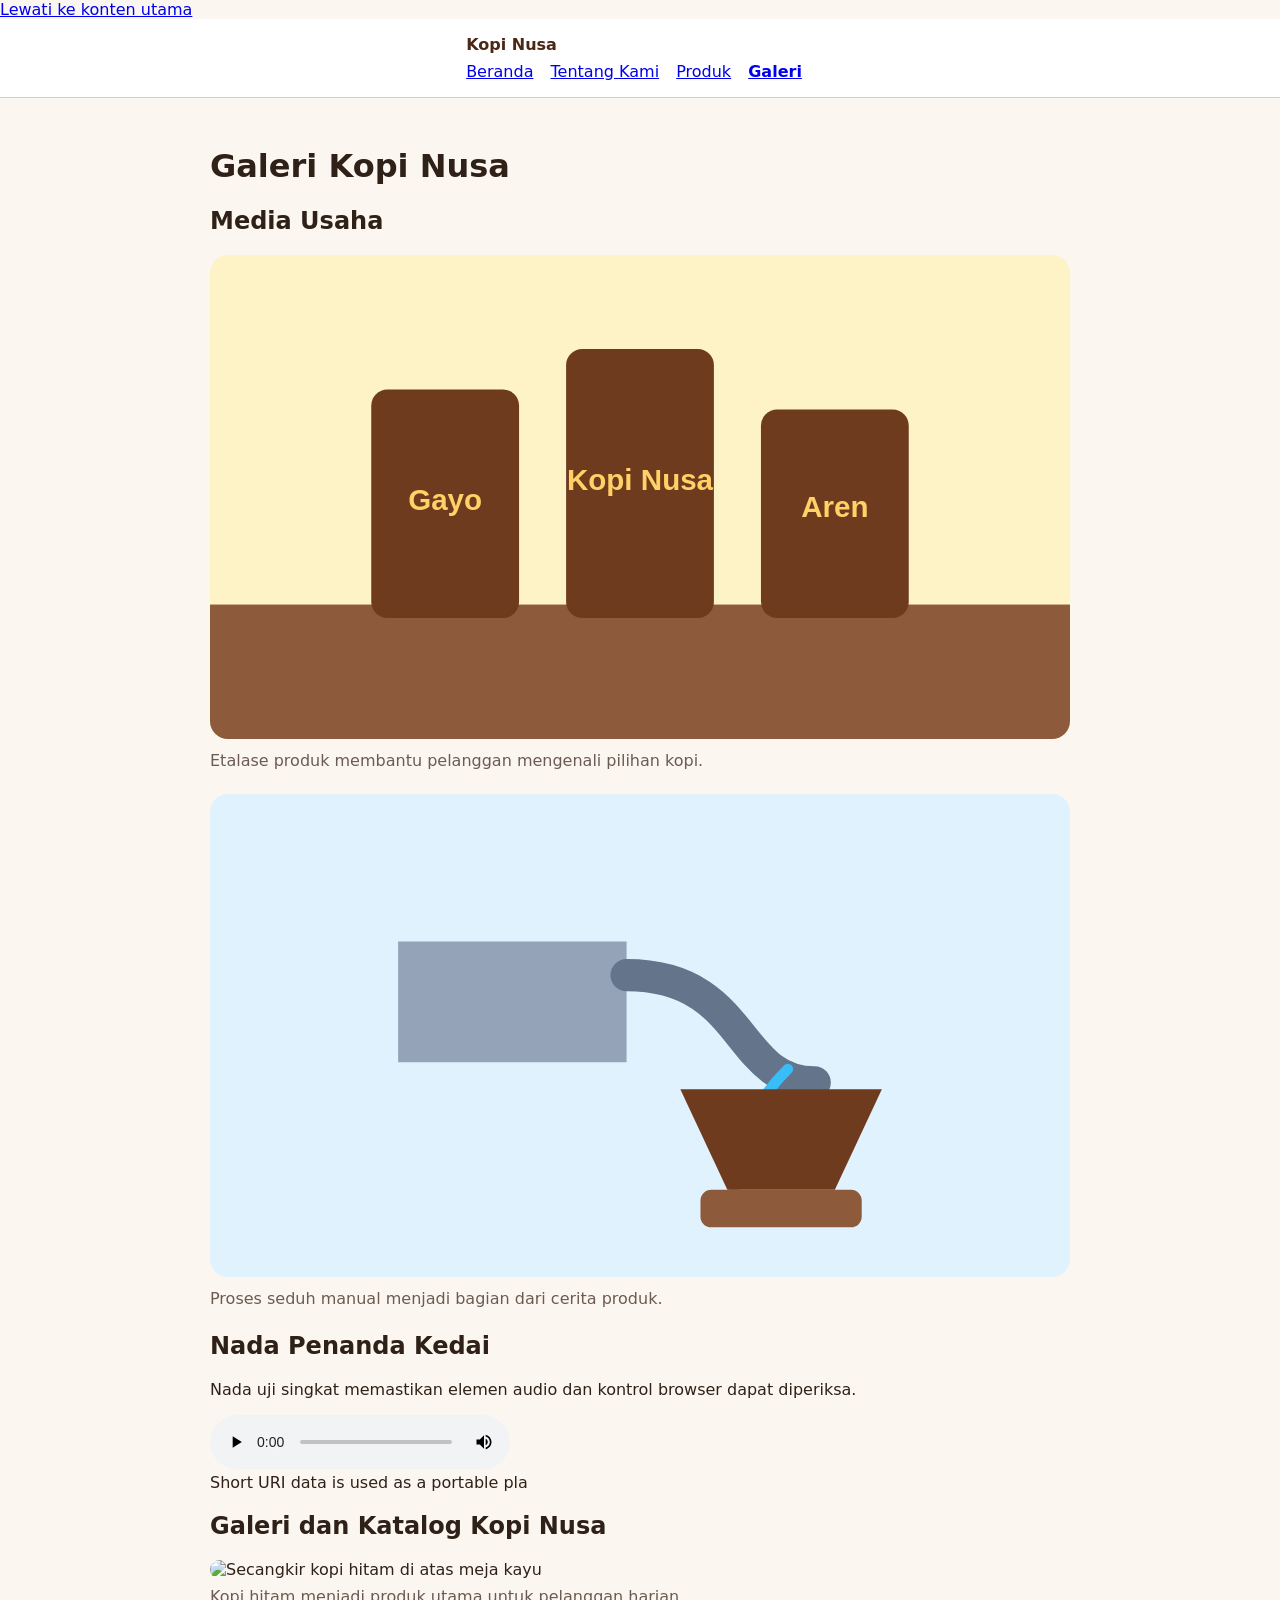
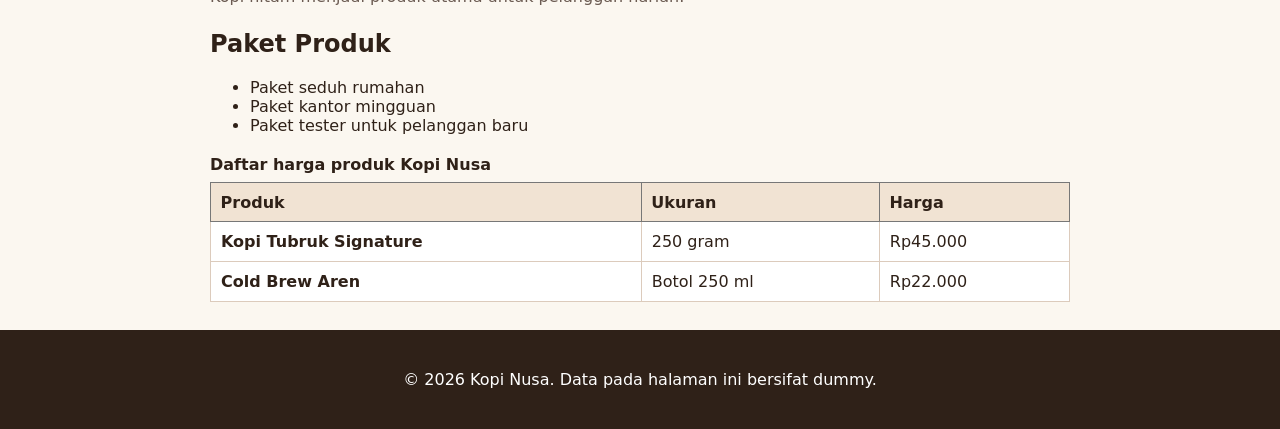
==== galeri.html @ d1c1a054 "P03: add media and product catalog" ====
<!doctype html>
<html lang="id">
  <head>
    <meta charset="utf-8" />
    <meta name="viewport" content="width=device-width, initial-scale=1" />
    <title>Galeri Kopi Nusa</title>
    <link rel="stylesheet" href="css/style.css" />
  </head>

  <body>
    <a class="skip-link" href="#konten">Lewati ke konten utama</a>

    <header class="site-header">
      <nav class="nav" aria-label="Navigasi utama">
        <a class="brand" href="index.html">Kopi Nusa</a>

        <ul>
          <li><a href="index.html">Beranda</a></li>
          <li><a href="tentang.html">Tentang Kami</a></li>
          <li><a href="produk.html">Produk</a></li>
          <li><a aria-current="page" href="galeri.html">Galeri</a></li>
        </ul>
      </nav>
    </header>

    <main class="page">
      <h1>Galeri Kopi Nusa</h1>
<section aria-labelledby="media-title">
  <h2 id="media-title">Media Usaha</h2>
  <div class="gallery-list">
    <figure class="media-card">
      <img src="assets/images/etalase-kopi.svg" alt="Etalase Kopi Nusa berisi kemasan kopi lokal" />
      <figcaption>Etalase produk membantu pelanggan mengenali pilihan kopi.</figcaption>
    </figure>
    <figure class="media-card">
      <img src="assets/images/proses-seduh.svg" alt="Barista menuang air panas ke dripper kopi" />
      <figcaption>Proses seduh manual menjadi bagian dari cerita produk.</figcaption>
    </figure>
  </div>
</section>
<section aria-labelledby="audio-title">
  <h2 id="audio-title">Nada Penanda Kedai</h2>
  <p id="audio-note">Nada uji singkat memastikan elemen audio dan kontrol browser dapat diperiksa.</p>
  <audio controls aria-describedby="audio-note" src="[data-uri]">
    Browser Anda tidak mendukung pemutar audio.
  </audio>
</section>
Short URI data is used as a portable pla
      
  <section aria-labelledby="galeri-title">
    <h1 id="galeri-title">Galeri dan Katalog Kopi Nusa</h1>
    

    <figure>
      <img src="https://images.unsplash.com/photo-1509042239860-f550ce710b93?auto=format&fit=crop&w=800&q=80" alt="Secangkir kopi hitam di atas meja kayu" />
      <figcaption>Kopi hitam menjadi produk utama untuk pelanggan harian.</figcaption>
    </figure>

    <h2>Paket Produk</h2>
    <ul>
      <li>Paket seduh rumahan</li>
      <li>Paket kantor mingguan</li>
      <li>Paket tester untuk pelanggan baru</li>
    </ul>

    <table>
      <caption>Daftar harga produk Kopi Nusa</caption>
      <thead>
        <tr>
          <th scope="col">Produk</th>
          <th scope="col">Ukuran</th>
          <th scope="col">Harga</th>
        </tr>
      </thead>
      <tbody>
        <tr>
          <th scope="row">Kopi Tubruk Signature</th>
          <td>250 gram</td>
          <td>Rp45.000</td>
        </tr>
        <tr>
          <th scope="row">Cold Brew Aren</th>
          <td>Botol 250 ml</td>
          <td>Rp22.000</td>
        </tr>
      </tbody>
    </table>
  </section>
 
</main>

    <footer class="site-footer">
      <p>&copy; 2026 Kopi Nusa. Data pada halaman ini bersifat dummy.</p>
    </footer>
  </body>
</html>
---- css/style.css ----
body {
  margin: 0;
  color: #2f2118;
  background: #f6f0e8;
  font-family: Arial, sans-serif;
}

.page {
  max-width: 920px;
  margin: 0 auto;
  padding: 32px 20px;
}

.site-header {
  position: sticky;
  top: 0;
  display: flex;
  justify-content: space-between;
  gap: 16px;
  align-items: center;
  padding: 16px 24px;
  background: white;
  border-bottom: 1px solid #ead8c3;
}

.brand {
  color: #4b2e21;
  font-weight: 800;
  text-decoration: none;
}

.hero {
  padding: 36px;
  color: white;
  background: #6f3b1f;
  border-radius: 24px;
}

.eyebrow {
  margin: 0 0 8px;
  letter-spacing: 0.14em;
  text-transform: uppercase;
}

.products {
  padding-left: 1.2rem;
}

button {
  padding: 12px 18px;
  color: #2f2118;
  font-weight: 700;
  cursor: pointer;
  background: #ffd166;
  border: 0;
  border-radius: 999px;
  
}
skip-link { position: absolute; left: -9999px; padding: 8px 12px; color: white; background: #2f2118; }
.skip-link:focus { top: 8px; left: 8px; }
.site-header { padding: 16px 20px; background: white; border-bottom: 1px solid #dccbbc; }
.nav { max-width: 920px; margin: 0 auto; }
.brand { display: inline-block; margin-bottom: 8px; color: #4b2715; font-weight: 800; text-decoration: none; }
.nav ul { padding: 0; margin: 0; list-style: none; }
.nav li { display: inline-block; margin-right: 12px; }
.nav a[aria-current="page"] { font-weight: 800; }
a:focus-visible,
button:focus-visible { outline: 3px solid #2563eb; outline-offset: 3px; }
.site-footer { padding: 24px 20px; color: white; text-align: center; background: #2f2118; }
img {
  max-width: 100%;
  height: auto;
}
table {
  width: 100%;
  border-collapse: collapse;
  margin-top: 20px;
}

th,
td {
  padding: 10px;
  border: 1px solid #dccbbc;
  text-align: left;
}

caption {
  margin-bottom: 10px;
  font-weight: 700;
}
body {
  margin: 0;
  background: #fbf7f0;
  color: #2f2118;
  font-family: system-ui, -apple-system, BlinkMacSystemFont, "Segoe UI", sans-serif;
}

.page {
  max-width: 860px;
  margin: 0 auto;
  padding: 28px 20px;
}

img {
  max-width: 100%;
  height: auto;
  border-radius: 18px;
}

figure {
  margin: 0 0 24px;
}

figcaption {
  margin-top: 8px;
  color: #6b5b51;
}

table {
  width: 100%;
  border-collapse: collapse;
  background: white;
}

caption {
  text-align: left;
  font-weight: 700;
  margin-bottom: 8px;
}

th,
td {
  border: 1px solid #ead8c3;
  padding: 10px;
  text-align: left;
}

thead {
  background: #f1e3d3;
  body { font-family: system-ui, sans-serif; padding: 1rem; }
img { max-width: 100%; height: auto; }
table { width: 100%; border-collapse: collapse; }
th, td { padding: .6rem; border: 1px solid #777; text-align: left; }
}
img { max-width: 100%; height: auto; }
figure { margin: 0 0 24px; }
figcaption { margin-top: 8px; color: #6b5b52; }
table { width: 100%; border-collapse: collapse; }
caption { margin-bottom: 8px; font-weight: 700; text-align: left; }
th,
td { padding: 10px; text-align: left; border: 1px solid #dccbbc; }
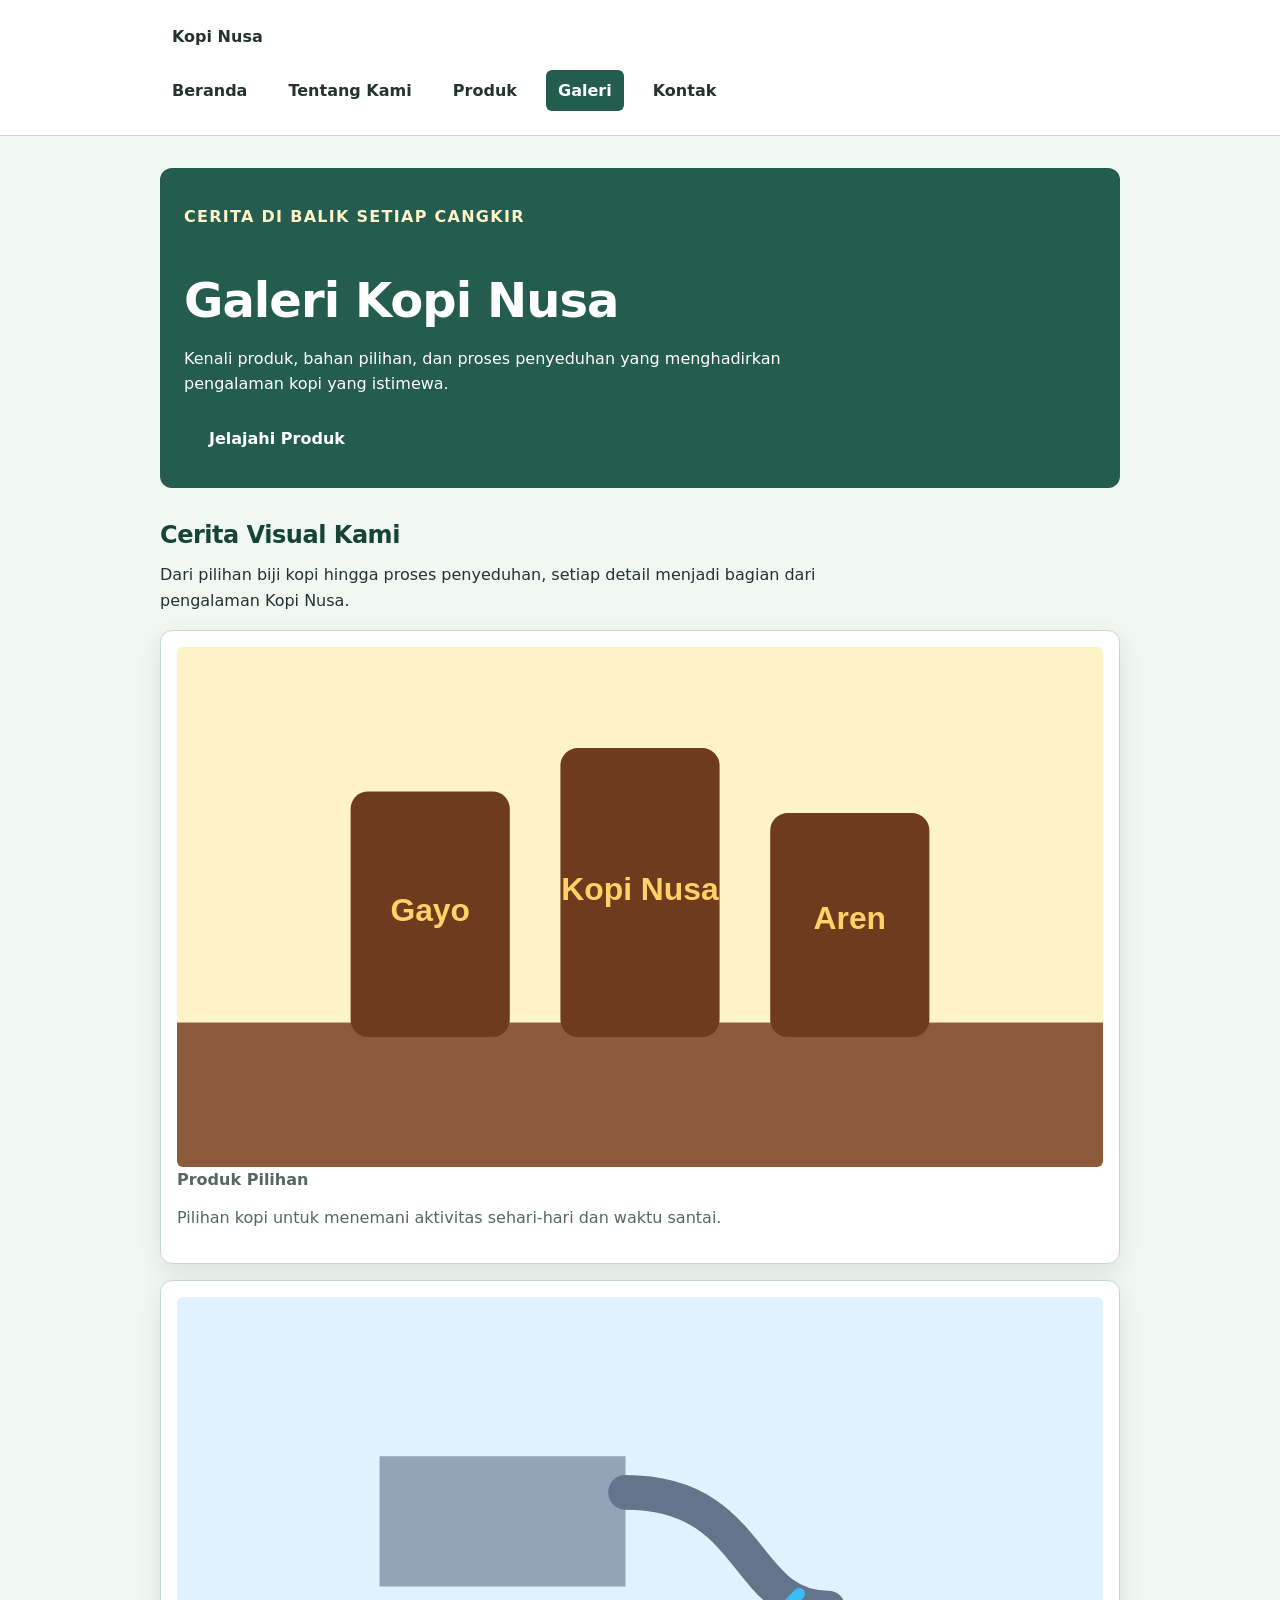
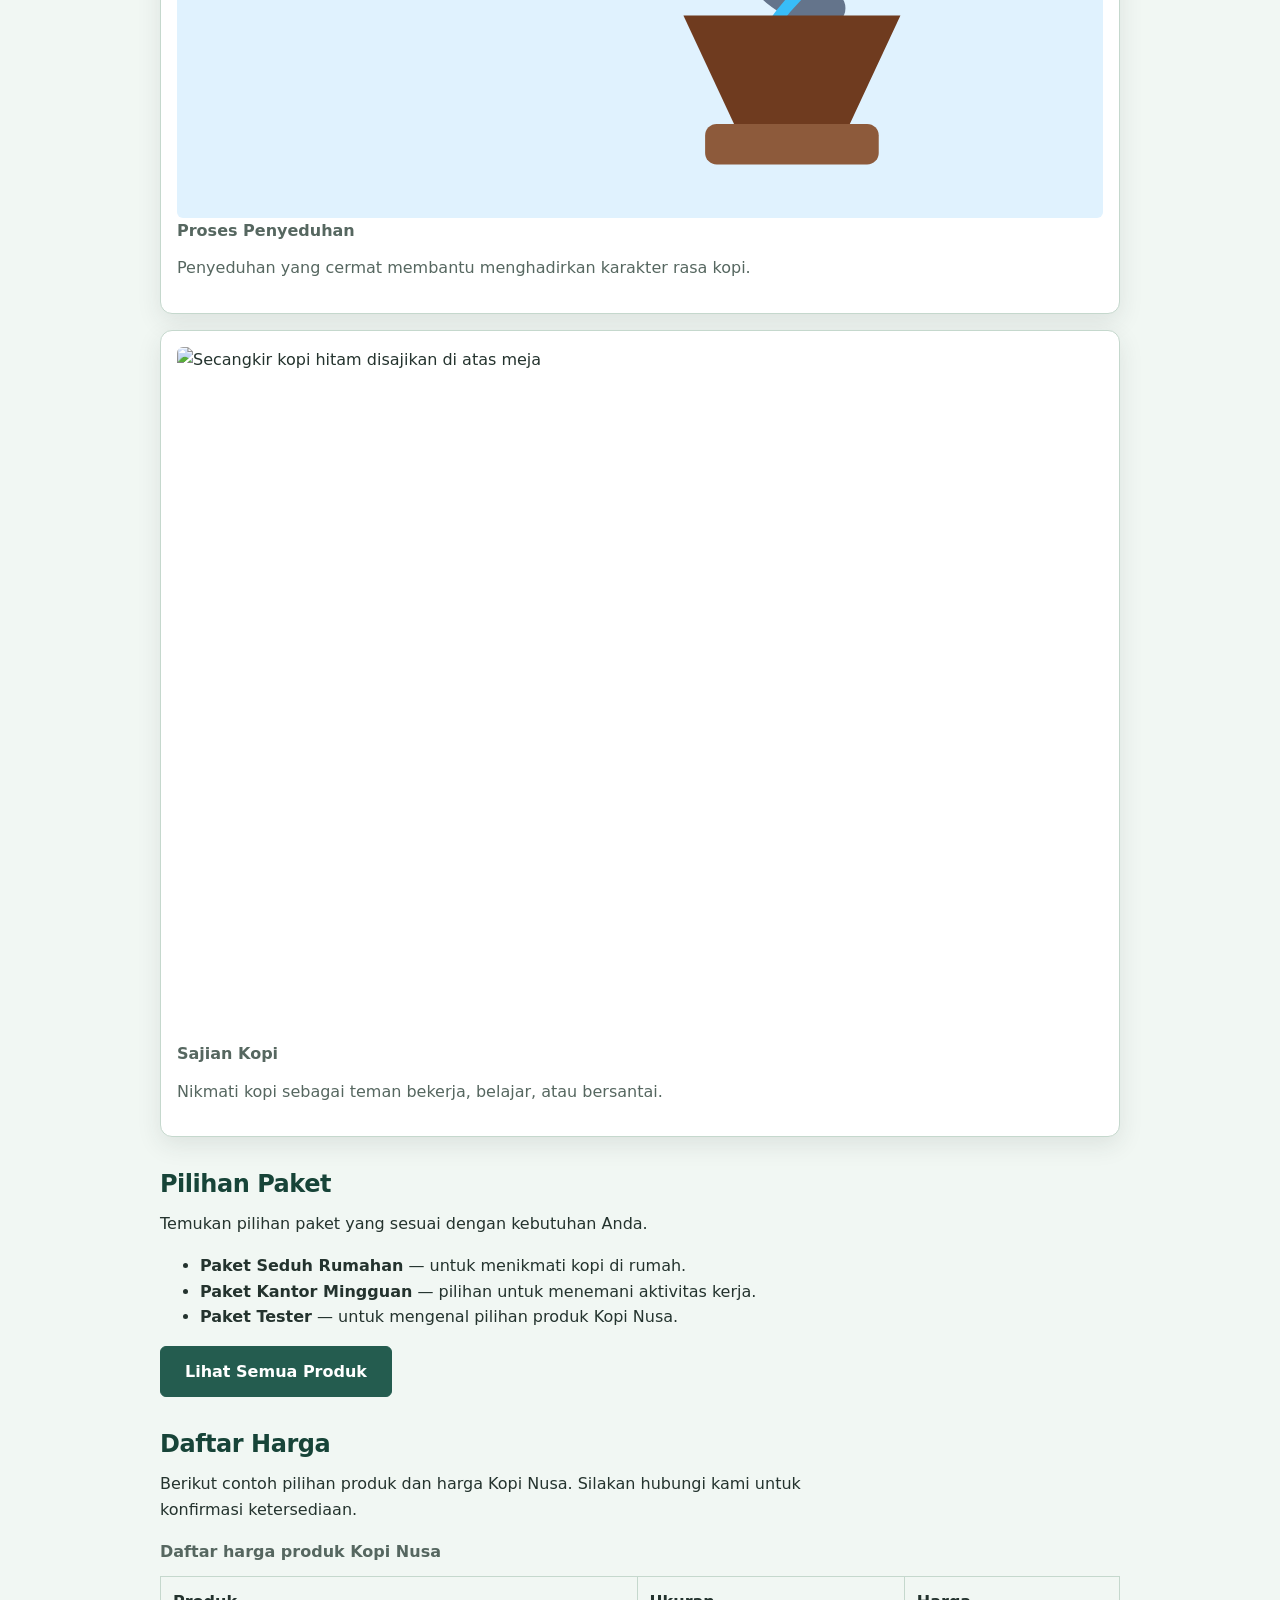
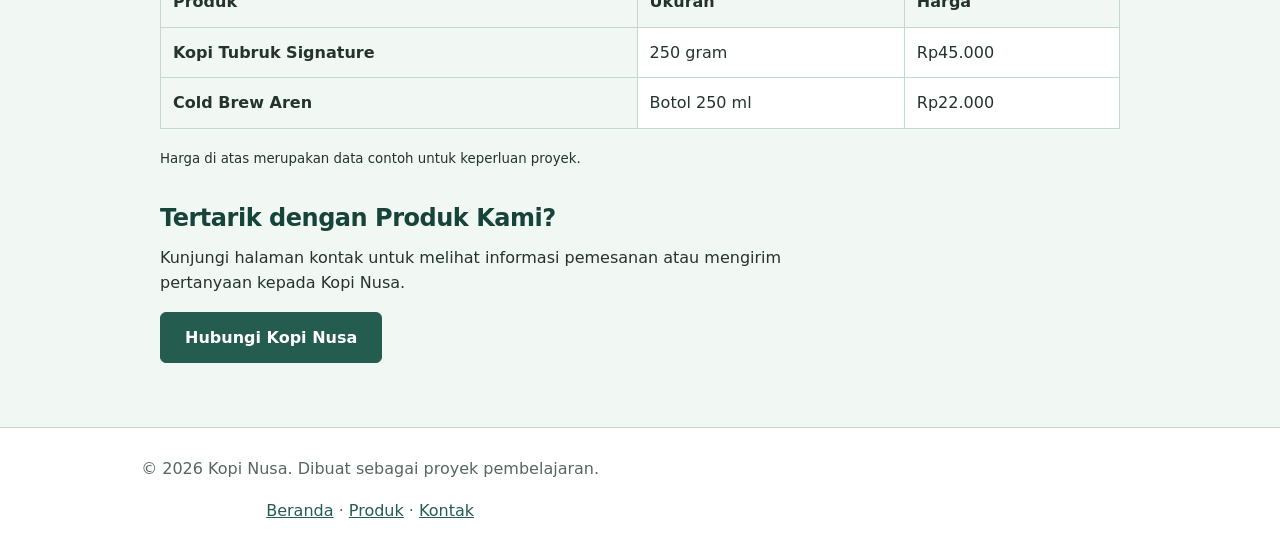
==== commit e9070bb4: "Update all website files" ====
--- a/galeri.html
+++ b/galeri.html
@@ -1,96 +1,184 @@
+
 <!doctype html>
 <html lang="id">
-  <head>
-    <meta charset="utf-8" />
-    <meta name="viewport" content="width=device-width, initial-scale=1" />
-    <title>Galeri Kopi Nusa</title>
-    <link rel="stylesheet" href="css/style.css" />
-  </head>
+<head>
+  <meta charset="utf-8" />
+  <meta name="viewport" content="width=device-width, initial-scale=1" />
+  <meta
+    name="description"
+    content="Jelajahi galeri Kopi Nusa, proses penyeduhan, dan pilihan produk kopi lokal berkualitas."
+  />
+  <meta name="theme-color" content="#245c4f" />
+  <title>Galeri dan Katalog | Kopi Nusa</title>
+  <link rel="stylesheet" href="css/style.css" />
+</head>
 
-  <body>
-    <a class="skip-link" href="#konten">Lewati ke konten utama</a>
+<body>
+  <a class="skip-link" href="#konten">Lewati ke konten utama</a>
 
-    <header class="site-header">
-      <nav class="nav" aria-label="Navigasi utama">
-        <a class="brand" href="index.html">Kopi Nusa</a>
+  <header class="site-header">
+    <nav class="nav" aria-label="Navigasi utama">
+      <a class="brand" href="index.html">Kopi Nusa</a>
 
-        <ul>
-          <li><a href="index.html">Beranda</a></li>
-          <li><a href="tentang.html">Tentang Kami</a></li>
-          <li><a href="produk.html">Produk</a></li>
-          <li><a aria-current="page" href="galeri.html">Galeri</a></li>
-        </ul>
-      </nav>
-    </header>
+      <ul>
+        <li><a href="index.html">Beranda</a></li>
+        <li><a href="tentang.html">Tentang Kami</a></li>
+        <li><a href="produk.html">Produk</a></li>
+        <li><a aria-current="page" href="galeri.html">Galeri</a></li>
+        <li><a href="kontak.html">Kontak</a></li>
+      </ul>
+    </nav>
+  </header>
 
-    <main class="page">
-      <h1>Galeri Kopi Nusa</h1>
-<section aria-labelledby="media-title">
-  <h2 id="media-title">Media Usaha</h2>
-  <div class="gallery-list">
-    <figure class="media-card">
-      <img src="assets/images/etalase-kopi.svg" alt="Etalase Kopi Nusa berisi kemasan kopi lokal" />
-      <figcaption>Etalase produk membantu pelanggan mengenali pilihan kopi.</figcaption>
-    </figure>
-    <figure class="media-card">
-      <img src="assets/images/proses-seduh.svg" alt="Barista menuang air panas ke dripper kopi" />
-      <figcaption>Proses seduh manual menjadi bagian dari cerita produk.</figcaption>
-    </figure>
-  </div>
-</section>
-<section aria-labelledby="audio-title">
-  <h2 id="audio-title">Nada Penanda Kedai</h2>
-  <p id="audio-note">Nada uji singkat memastikan elemen audio dan kontrol browser dapat diperiksa.</p>
-  <audio controls aria-describedby="audio-note" src="[data-uri]">
-    Browser Anda tidak mendukung pemutar audio.
-  </audio>
-</section>
-Short URI data is used as a portable pla
-      
-  <section aria-labelledby="galeri-title">
-    <h1 id="galeri-title">Galeri dan Katalog Kopi Nusa</h1>
-    
+  <main class="page" id="konten">
+    <section class="hero" aria-labelledby="page-title">
+      <p class="eyebrow">Cerita di Balik Setiap Cangkir</p>
+      <h1 id="page-title">Galeri Kopi Nusa</h1>
+      <p>
+        Kenali produk, bahan pilihan, dan proses penyeduhan
+        yang menghadirkan pengalaman kopi yang istimewa.
+      </p>
+      <a class="button" href="produk.html">Jelajahi Produk</a>
+    </section>
 
-    <figure>
-      <img src="https://images.unsplash.com/photo-1509042239860-f550ce710b93?auto=format&fit=crop&w=800&q=80" alt="Secangkir kopi hitam di atas meja kayu" />
-      <figcaption>Kopi hitam menjadi produk utama untuk pelanggan harian.</figcaption>
-    </figure>
+    <section aria-labelledby="media-title">
+      <h2 id="media-title">Cerita Visual Kami</h2>
+      <p>
+        Dari pilihan biji kopi hingga proses penyeduhan,
+        setiap detail menjadi bagian dari pengalaman Kopi Nusa.
+      </p>
 
-    <h2>Paket Produk</h2>
-    <ul>
-      <li>Paket seduh rumahan</li>
-      <li>Paket kantor mingguan</li>
-      <li>Paket tester untuk pelanggan baru</li>
-    </ul>
+      <div class="gallery-list">
+        <figure class="media-card">
+          <img
+            src="assets/images/etalase-kopi.svg"
+            alt="Etalase Kopi Nusa menampilkan kemasan kopi lokal"
+            loading="lazy"
+            width="640"
+            height="420"
+          />
+          <figcaption>
+            <strong>Produk Pilihan</strong>
+            <p>
+              Pilihan kopi untuk menemani aktivitas sehari-hari
+              dan waktu santai.
+            </p>
+          </figcaption>
+        </figure>
 
-    <table>
-      <caption>Daftar harga produk Kopi Nusa</caption>
-      <thead>
-        <tr>
-          <th scope="col">Produk</th>
-          <th scope="col">Ukuran</th>
-          <th scope="col">Harga</th>
-        </tr>
-      </thead>
-      <tbody>
-        <tr>
-          <th scope="row">Kopi Tubruk Signature</th>
-          <td>250 gram</td>
-          <td>Rp45.000</td>
-        </tr>
-        <tr>
-          <th scope="row">Cold Brew Aren</th>
-          <td>Botol 250 ml</td>
-          <td>Rp22.000</td>
-        </tr>
-      </tbody>
-    </table>
-  </section>
- 
-</main>
+        <figure class="media-card">
+          <img
+            src="assets/images/proses-seduh.svg"
+            alt="Barista menyeduh kopi menggunakan metode manual"
+            loading="lazy"
+            width="640"
+            height="420"
+          />
+          <figcaption>
+            <strong>Proses Penyeduhan</strong>
+            <p>
+              Penyeduhan yang cermat membantu menghadirkan
+              karakter rasa kopi.
+            </p>
+          </figcaption>
+        </figure>
 
-    <footer class="site-footer">
-      <p>&copy; 2026 Kopi Nusa. Data pada halaman ini bersifat dummy.</p>
-    </footer>
-  </body>
-</html>+        <figure class="media-card">
+          <img
+            src="https://images.unsplash.com/photo-1509042239860-f550ce710b93?auto=format&fit=crop&w=800&q=80"
+            alt="Secangkir kopi hitam disajikan di atas meja"
+            loading="lazy"
+            width="800"
+            height="600"
+          />
+          <figcaption>
+            <strong>Sajian Kopi</strong>
+            <p>
+              Nikmati kopi sebagai teman bekerja, belajar,
+              atau bersantai.
+            </p>
+          </figcaption>
+        </figure>
+      </div>
+    </section>
+
+    <section aria-labelledby="package-title">
+      <h2 id="package-title">Pilihan Paket</h2>
+      <p>
+        Temukan pilihan paket yang sesuai dengan kebutuhan Anda.
+      </p>
+
+      <ul>
+        <li>
+          <strong>Paket Seduh Rumahan</strong>
+          — untuk menikmati kopi di rumah.
+        </li>
+        <li>
+          <strong>Paket Kantor Mingguan</strong>
+          — pilihan untuk menemani aktivitas kerja.
+        </li>
+        <li>
+          <strong>Paket Tester</strong>
+          — untuk mengenal pilihan produk Kopi Nusa.
+        </li>
+      </ul>
+
+      <a class="button" href="produk.html">Lihat Semua Produk</a>
+    </section>
+
+    <section aria-labelledby="price-title">
+      <h2 id="price-title">Daftar Harga</h2>
+      <p>
+        Berikut contoh pilihan produk dan harga Kopi Nusa.
+        Silakan hubungi kami untuk konfirmasi ketersediaan.
+      </p>
+
+      <table>
+        <caption>Daftar harga produk Kopi Nusa</caption>
+        <thead>
+          <tr>
+            <th scope="col">Produk</th>
+            <th scope="col">Ukuran</th>
+            <th scope="col">Harga</th>
+          </tr>
+        </thead>
+        <tbody>
+          <tr>
+            <th scope="row">Kopi Tubruk Signature</th>
+            <td>250 gram</td>
+            <td>Rp45.000</td>
+          </tr>
+          <tr>
+            <th scope="row">Cold Brew Aren</th>
+            <td>Botol 250 ml</td>
+            <td>Rp22.000</td>
+          </tr>
+        </tbody>
+      </table>
+      <p>
+        <small>Harga di atas merupakan data contoh untuk keperluan proyek.</small>
+      </p>
+    </section>
+
+    <section aria-labelledby="contact-title">
+      <h2 id="contact-title">Tertarik dengan Produk Kami?</h2>
+      <p>
+        Kunjungi halaman kontak untuk melihat informasi
+        pemesanan atau mengirim pertanyaan kepada Kopi Nusa.
+      </p>
+      <a class="button" href="kontak.html">Hubungi Kopi Nusa</a>
+    </section>
+  </main>
+
+  <footer class="site-footer">
+    <p>&copy; 2026 Kopi Nusa. Dibuat sebagai proyek pembelajaran.</p>
+    <p>
+      <a href="index.html">Beranda</a>
+      <span aria-hidden="true"> · </span>
+      <a href="produk.html">Produk</a>
+      <span aria-hidden="true"> · </span>
+      <a href="kontak.html">Kontak</a>
+    </p>
+  </footer>
+</body>
+</html>
--- a/css/style.css
+++ b/css/style.css
@@ -1,151 +1,400 @@
+
+
+:root {
+  /* P05: Color design tokens */
+  --color-primary: #245c4f;
+  --color-primary-strong: #174438;
+  --color-text: #24332e;
+  --color-muted: #566760;
+  --color-surface: #ffffff;
+  --color-surface-soft: #f1f7f3;
+  --color-border: #c5d8cd;
+  --color-focus: #174ea6;
+  --color-highlight: #fef3c7;
+  --color-highlight-hover: #fde68a;
+  --color-button-secondary: #e8ddd2;
+
+  /* P05: Spacing tokens */
+  --space-1: 0.5rem;
+  --space-2: 0.75rem;
+  --space-3: 1rem;
+  --space-4: 1.5rem;
+  --space-5: 2rem;
+
+  /* P05: Shape and shadow tokens */
+  --radius-sm: 0.375rem;
+  --radius-md: 0.75rem;
+  --shadow-card: 0 0.5rem 1.5rem rgb(36 51 46 / 0.1);
+}
+
+/* 1. Basic styles */
+*,
+*::before,
+*::after {
+  box-sizing: border-box;
+}
+
+html {
+  color-scheme: light;
+}
+
 body {
   margin: 0;
-  color: #2f2118;
-  background: #f6f0e8;
-  font-family: Arial, sans-serif;
-}
-
-.page {
-  max-width: 920px;
-  margin: 0 auto;
-  padding: 32px 20px;
-}
-
-.site-header {
-  position: sticky;
-  top: 0;
-  display: flex;
-  justify-content: space-between;
-  gap: 16px;
-  align-items: center;
-  padding: 16px 24px;
-  background: white;
-  border-bottom: 1px solid #ead8c3;
-}
-
-.brand {
-  color: #4b2e21;
-  font-weight: 800;
-  text-decoration: none;
-}
-
-.hero {
-  padding: 36px;
-  color: white;
-  background: #6f3b1f;
-  border-radius: 24px;
-}
-
-.eyebrow {
-  margin: 0 0 8px;
-  letter-spacing: 0.14em;
-  text-transform: uppercase;
-}
-
-.products {
-  padding-left: 1.2rem;
-}
-
-button {
-  padding: 12px 18px;
-  color: #2f2118;
-  font-weight: 700;
-  cursor: pointer;
-  background: #ffd166;
-  border: 0;
-  border-radius: 999px;
-  
-}
-skip-link { position: absolute; left: -9999px; padding: 8px 12px; color: white; background: #2f2118; }
-.skip-link:focus { top: 8px; left: 8px; }
-.site-header { padding: 16px 20px; background: white; border-bottom: 1px solid #dccbbc; }
-.nav { max-width: 920px; margin: 0 auto; }
-.brand { display: inline-block; margin-bottom: 8px; color: #4b2715; font-weight: 800; text-decoration: none; }
-.nav ul { padding: 0; margin: 0; list-style: none; }
-.nav li { display: inline-block; margin-right: 12px; }
-.nav a[aria-current="page"] { font-weight: 800; }
-a:focus-visible,
-button:focus-visible { outline: 3px solid #2563eb; outline-offset: 3px; }
-.site-footer { padding: 24px 20px; color: white; text-align: center; background: #2f2118; }
+  color: var(--color-text);
+  background: var(--color-surface-soft);
+  font-family: system-ui, -apple-system, BlinkMacSystemFont, "Segoe UI", sans-serif;
+  font-size: 1rem;
+  line-height: 1.6;
+}
+
 img {
   max-width: 100%;
   height: auto;
 }
+
+a {
+  color: var(--color-primary);
+}
+
+a:hover {
+  color: var(--color-primary-strong);
+}
+
+/* 2. Keyboard focus */
+:focus-visible {
+  outline: 3px solid var(--color-focus);
+  outline-offset: 3px;
+}
+
+.skip-link {
+  position: absolute;
+  top: -5rem;
+  left: var(--space-3);
+  z-index: 10;
+  padding: var(--space-2) var(--space-3);
+  color: var(--color-surface);
+  background: var(--color-text);
+}
+
+.skip-link:focus {
+  top: var(--space-3);
+}
+
+/* 3. Page shell and navigation */
+.site-header,
+.site-footer {
+  padding: var(--space-3) var(--space-4);
+  background: var(--color-surface);
+  border-bottom: 1px solid var(--color-border);
+}
+
+.site-footer {
+  margin-top: var(--space-5);
+  color: var(--color-muted);
+  text-align: center;
+  border-top: 1px solid var(--color-border);
+  border-bottom: 0;
+}
+
+.nav,
+.page {
+  width: min(100% - 2rem, 60rem);
+  margin-inline: auto;
+}
+
+.brand {
+  display: inline-block;
+  margin-bottom: var(--space-2);
+  color: var(--color-text);
+  font-weight: 800;
+  text-decoration: none;
+}
+
+.nav ul {
+  padding: 0;
+  margin: 0;
+  list-style: none;
+}
+
+.nav li {
+  display: inline-block;
+  margin: 0 var(--space-2) var(--space-1) 0;
+}
+
+.nav a {
+  display: inline-block;
+  padding: var(--space-1) var(--space-2);
+  color: var(--color-text);
+  font-weight: 600;
+  text-decoration: none;
+  border-radius: var(--radius-sm);
+  transition: background-color 0.2s ease, color 0.2s ease;
+}
+
+.nav a:hover {
+  color: var(--color-primary-strong);
+  background: var(--color-surface-soft);
+}
+
+.nav a[aria-current="page"] {
+  color: var(--color-surface);
+  font-weight: 700;
+  background: var(--color-primary);
+}
+
+.page {
+  padding-block: var(--space-5);
+}
+
+/* 4. Typography */
+h1,
+h2,
+h3 {
+  color: var(--color-primary-strong);
+  line-height: 1.25;
+  letter-spacing: -0.02em;
+  text-wrap: balance;
+}
+
+h1 {
+  margin-bottom: var(--space-3);
+  font-size: clamp(2rem, 6vw, 3rem);
+}
+
+h2 {
+  margin-top: var(--space-4);
+  margin-bottom: var(--space-2);
+}
+
+p,
+li {
+  max-width: 68ch;
+}
+
+p {
+  margin-block: var(--space-2) var(--space-3);
+}
+
+section + section {
+  margin-top: var(--space-5);
+}
+
+.eyebrow {
+  color: var(--color-primary);
+  font-weight: 800;
+  letter-spacing: 0.08em;
+  text-transform: uppercase;
+}
+
+/* 5. Hero section */
+.hero {
+  padding: var(--space-4);
+  color: var(--color-surface);
+  background: var(--color-primary);
+  border-radius: var(--radius-md);
+}
+
+.hero h1 {
+  color: var(--color-surface);
+}
+
+.hero .eyebrow {
+  color: var(--color-highlight);
+}
+
+.hero button {
+  color: var(--color-text);
+  background: var(--color-highlight);
+  border-color: var(--color-highlight);
+}
+
+.hero button:hover {
+  color: var(--color-text);
+  background: var(--color-highlight-hover);
+  border-color: var(--color-highlight-hover);
+}
+
+/* 6. Buttons */
+.button,
+button {
+  display: inline-block;
+  padding: var(--space-2) var(--space-4);
+  color: var(--color-surface);
+  font: inherit;
+  font-weight: 700;
+  text-align: center;
+  text-decoration: none;
+  background: var(--color-primary);
+  border: 1px solid var(--color-primary);
+  border-radius: var(--radius-sm);
+  cursor: pointer;
+  transition: background-color 0.2s ease, border-color 0.2s ease;
+}
+
+.button:hover,
+button:hover {
+  color: var(--color-surface);
+  background: var(--color-primary-strong);
+  border-color: var(--color-primary-strong);
+}
+
+.button:active,
+button:active {
+  transform: translateY(1px);
+}
+
+#form-kontak .secondary-button {
+  color: var(--color-text);
+  background: var(--color-button-secondary);
+  border-color: var(--color-button-secondary);
+}
+
+/* 7. Product and gallery cards */
+.product-card,
+.media-card {
+  margin-block: var(--space-3);
+  padding: var(--space-3);
+  color: var(--color-text);
+  background: var(--color-surface);
+  border: 1px solid var(--color-border);
+  border-radius: var(--radius-md);
+  box-shadow: var(--shadow-card);
+  transition: box-shadow 0.2s ease, border-color 0.2s ease;
+}
+
+.product-card:hover,
+.media-card:hover {
+  border-color: var(--color-primary);
+  box-shadow: 0 0.75rem 1.75rem rgb(36 51 46 / 0.14);
+}
+
+.product-card img,
+.media-card img {
+  display: block;
+  width: 100%;
+  height: auto;
+  border-radius: var(--radius-sm);
+}
+
+.product-card h2,
+.product-card h3,
+.media-card h2,
+.media-card h3 {
+  margin-bottom: var(--space-1);
+  color: var(--color-primary-strong);
+}
+
+.product-card p,
+.media-card p {
+  color: var(--color-muted);
+}
+
+.price {
+  color: var(--color-primary-strong);
+  font-weight: 800;
+}
+
+/* 8. Tables and media */
+figure {
+  margin-inline: 0;
+}
+
+figcaption,
+caption {
+  color: var(--color-muted);
+}
+
 table {
   width: 100%;
+  margin-block: var(--space-3);
+  background: var(--color-surface);
   border-collapse: collapse;
-  margin-top: 20px;
+  border: 1px solid var(--color-border);
+}
+
+caption {
+  margin-bottom: var(--space-2);
+  font-weight: 700;
+  text-align: left;
 }
 
 th,
 td {
-  padding: 10px;
-  border: 1px solid #dccbbc;
+  padding: var(--space-2);
   text-align: left;
-}
-
-caption {
-  margin-bottom: 10px;
+  border: 1px solid var(--color-border);
+}
+
+th {
+  background: var(--color-surface-soft);
+}
+
+audio {
+  max-width: 100%;
+}
+
+/* 9. Contact form */
+form {
+  margin-block: var(--space-3);
+  padding: var(--space-3);
+  background: var(--color-surface);
+  border: 1px solid var(--color-border);
+  border-radius: var(--radius-md);
+  box-shadow: var(--shadow-card);
+}
+
+.field {
+  margin-bottom: var(--space-3);
+}
+
+.field label,
+legend {
+  display: block;
+  margin-bottom: var(--space-1);
   font-weight: 700;
 }
-body {
-  margin: 0;
-  background: #fbf7f0;
-  color: #2f2118;
-  font-family: system-ui, -apple-system, BlinkMacSystemFont, "Segoe UI", sans-serif;
-}
-
-.page {
-  max-width: 860px;
-  margin: 0 auto;
-  padding: 28px 20px;
-}
-
-img {
-  max-width: 100%;
-  height: auto;
-  border-radius: 18px;
-}
-
-figure {
-  margin: 0 0 24px;
-}
-
-figcaption {
-  margin-top: 8px;
-  color: #6b5b51;
-}
-
-table {
+
+.field input,
+.field select,
+.field textarea {
   width: 100%;
-  border-collapse: collapse;
-  background: white;
-}
-
-caption {
-  text-align: left;
-  font-weight: 700;
-  margin-bottom: 8px;
-}
-
-th,
-td {
-  border: 1px solid #ead8c3;
-  padding: 10px;
-  text-align: left;
-}
-
-thead {
-  background: #f1e3d3;
-  body { font-family: system-ui, sans-serif; padding: 1rem; }
-img { max-width: 100%; height: auto; }
-table { width: 100%; border-collapse: collapse; }
-th, td { padding: .6rem; border: 1px solid #777; text-align: left; }
-}
-img { max-width: 100%; height: auto; }
-figure { margin: 0 0 24px; }
-figcaption { margin-top: 8px; color: #6b5b52; }
-table { width: 100%; border-collapse: collapse; }
-caption { margin-bottom: 8px; font-weight: 700; text-align: left; }
-th,
-td { padding: 10px; text-align: left; border: 1px solid #dccbbc; }
+  padding: var(--space-2);
+  color: var(--color-text);
+  font: inherit;
+  background: var(--color-surface);
+  border: 1px solid var(--color-border);
+  border-radius: var(--radius-sm);
+}
+
+input[type="radio"],
+input[type="checkbox"] {
+  width: auto;
+}
+
+fieldset {
+  margin: 0 0 var(--space-3);
+  padding: var(--space-3);
+  border: 1px solid var(--color-border);
+  border-radius: var(--radius-sm);
+}
+
+#form-kontak {
+  max-width: 650px;
+  margin: var(--space-3) 0;
+}
+
+#preview-form {
+  padding: var(--space-3);
+  white-space: pre-wrap;
+  overflow-wrap: anywhere;
+  background: var(--color-surface);
+  border: 1px solid var(--color-border);
+  border-radius: var(--radius-sm);
+}
+
+/* 10. General spacing */
+hr {
+  margin-block: var(--space-4);
+  border: 0;
+  border-top: 1px solid var(--color-border);
+}
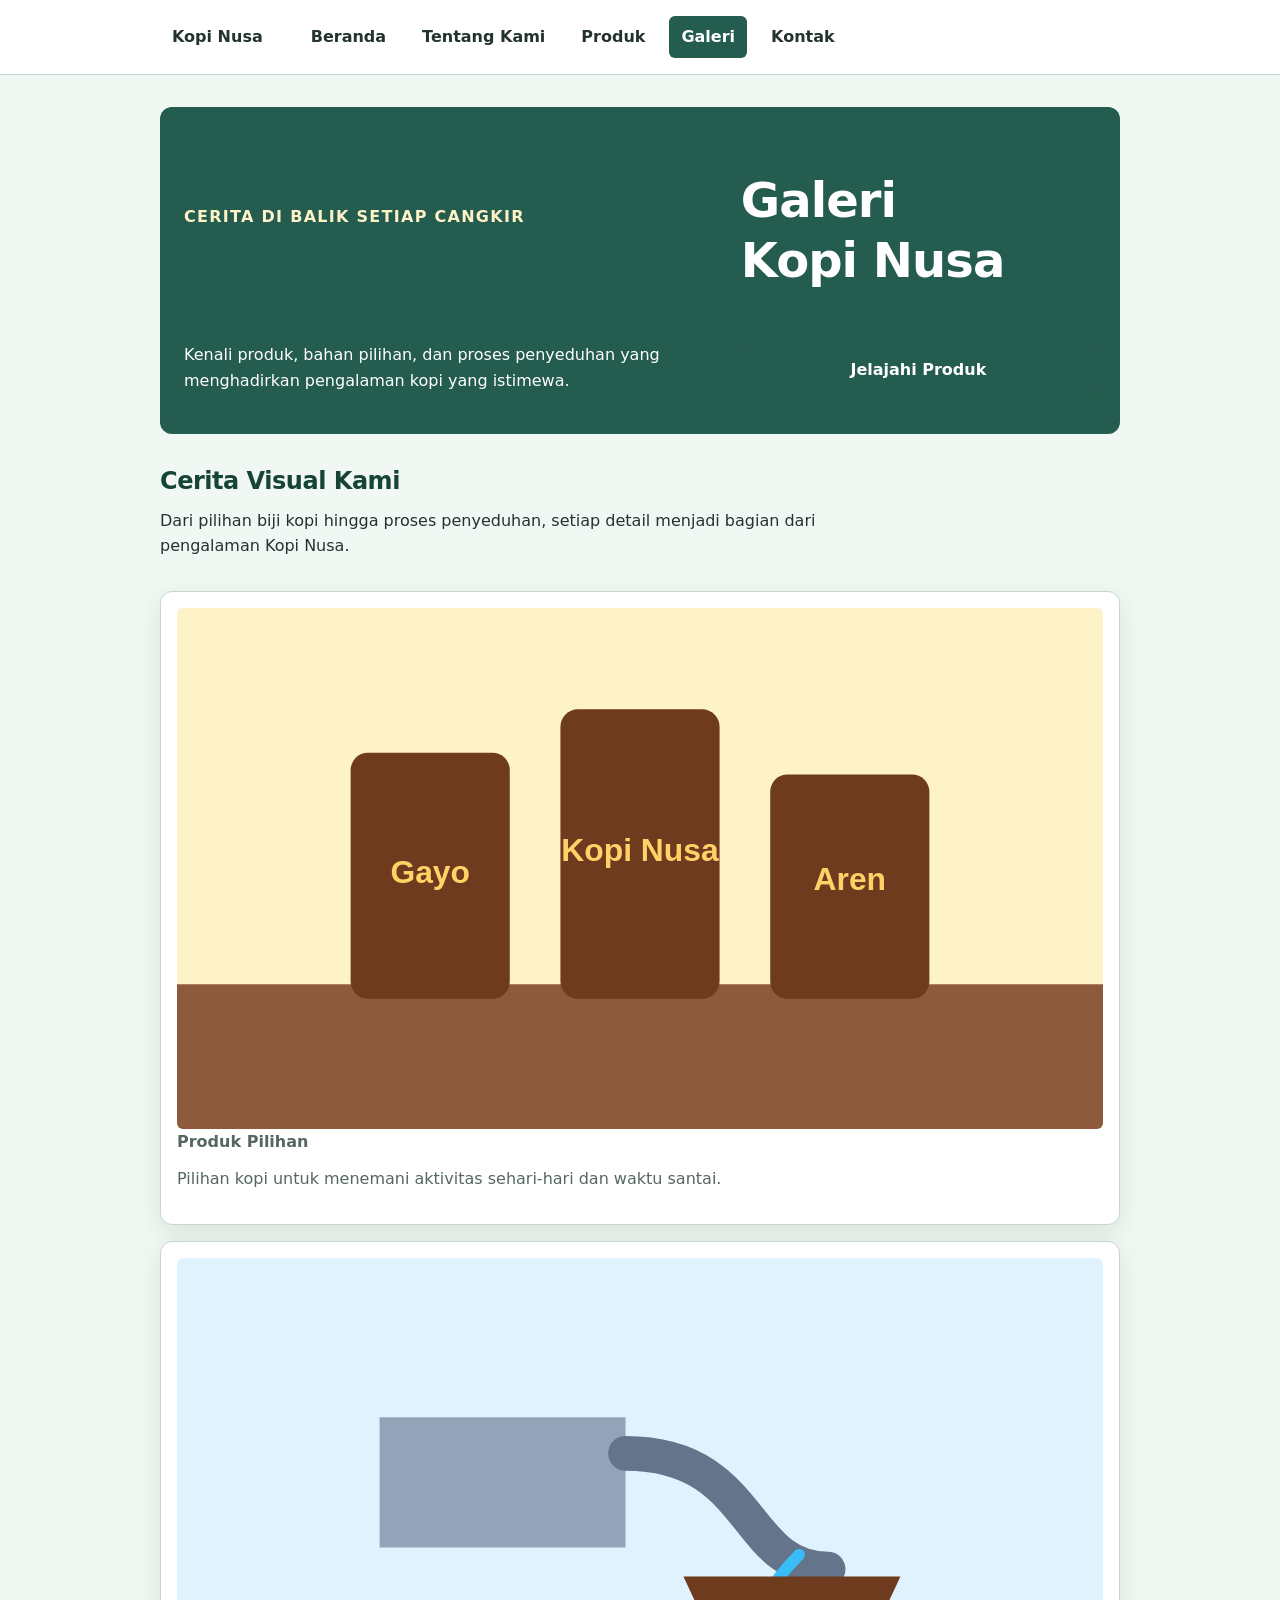
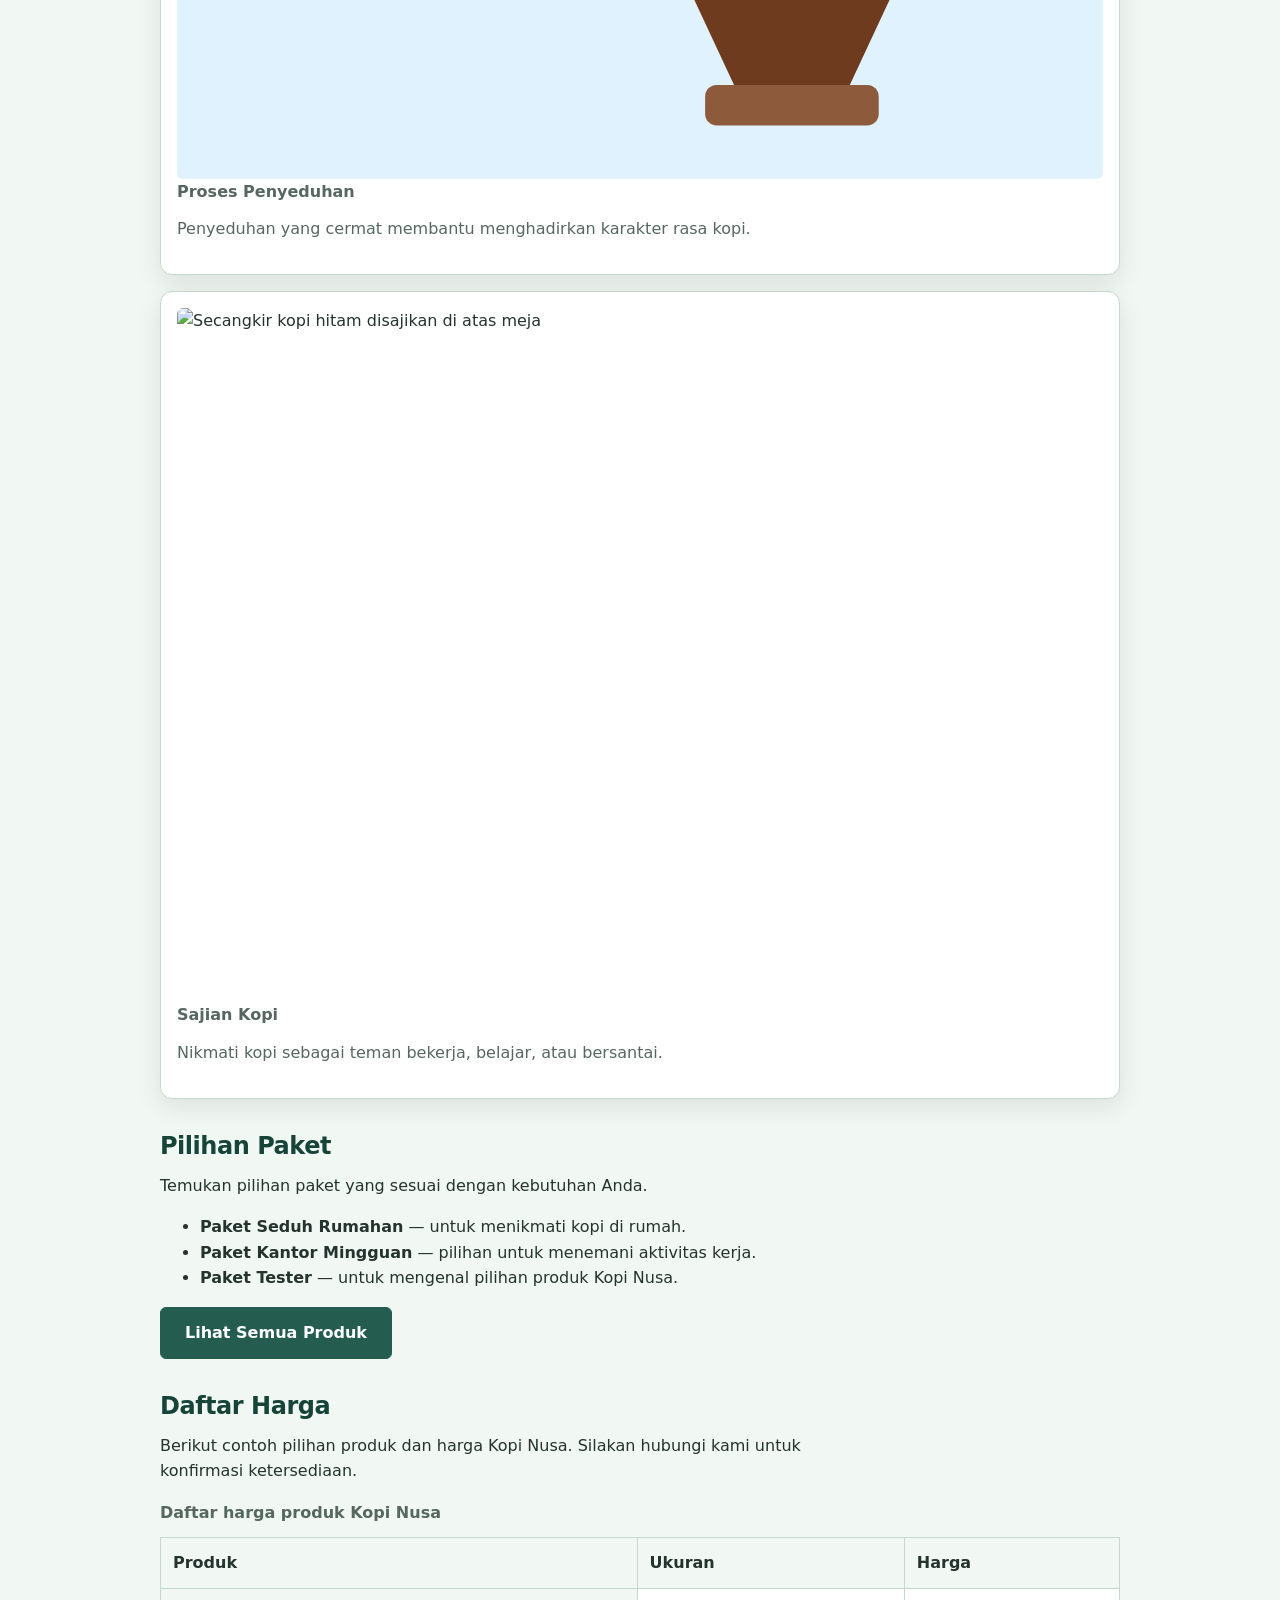
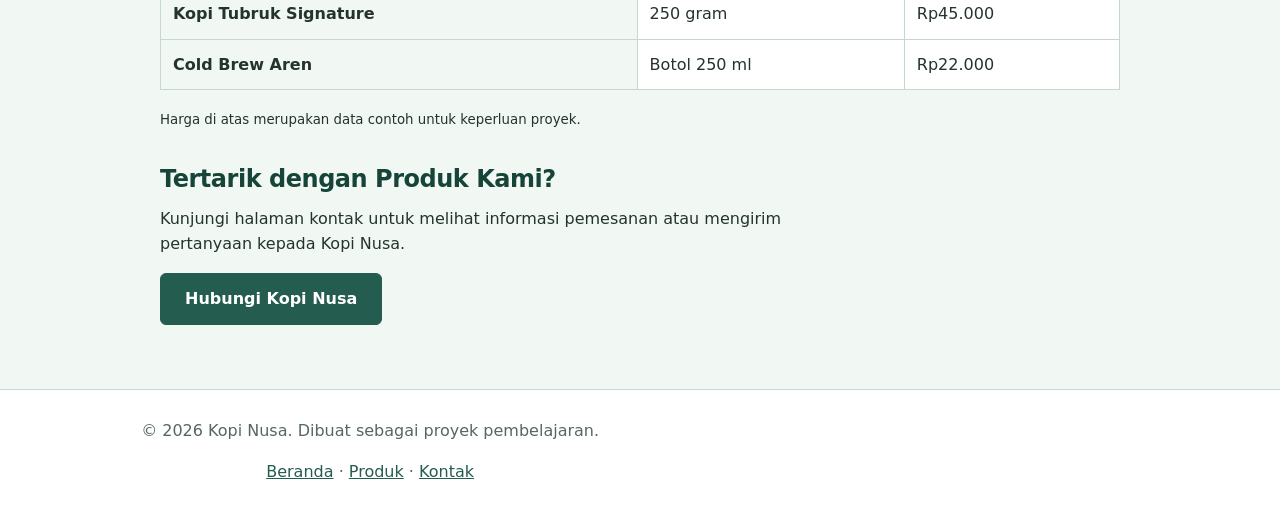
==== commit 592183d1: "Update product design and prepare P06" ====
--- a/galeri.html
+++ b/galeri.html
@@ -48,7 +48,7 @@
         setiap detail menjadi bagian dari pengalaman Kopi Nusa.
       </p>
 
-      <div class="gallery-list">
+      <div class="gallery-grid"></div>
         <figure class="media-card">
           <img
             src="assets/images/etalase-kopi.svg"
--- a/css/style.css
+++ b/css/style.css
@@ -1,4 +1,3 @@
-
 
 :root {
   /* P05: Color design tokens */
@@ -80,7 +79,7 @@
   top: var(--space-3);
 }
 
-/* 3. Page shell and navigation */
+/* 3. Page shell and navigation: P06 Flexbox */
 .site-header,
 .site-footer {
   padding: var(--space-3) var(--space-4);
@@ -102,23 +101,34 @@
   margin-inline: auto;
 }
 
+.nav {
+  display: flex;
+  gap: var(--space-4);
+  align-items: center;
+  justify-content: flex-start;
+  flex-wrap: wrap;
+}
+
 .brand {
   display: inline-block;
-  margin-bottom: var(--space-2);
+  margin-bottom: 0;
   color: var(--color-text);
   font-weight: 800;
   text-decoration: none;
 }
 
 .nav ul {
+  display: flex;
+  gap: var(--space-2);
+  align-items: center;
+  flex-wrap: wrap;
   padding: 0;
   margin: 0;
   list-style: none;
 }
 
 .nav li {
-  display: inline-block;
-  margin: 0 var(--space-2) var(--space-1) 0;
+  margin: 0;
 }
 
 .nav a {
@@ -185,12 +195,18 @@
   letter-spacing: 0.08em;
   text-transform: uppercase;
 }
-
-/* 5. Hero section */
 .hero {
+  display: grid;
+  grid-template-columns: 1.2fr 0.8fr;
+  gap: var(--space-4);
+  align-items: center;
   padding: var(--space-4);
   color: var(--color-surface);
   background: var(--color-primary);
+  border-radius: var(--radius-md);
+}
+.hero-image {
+  width: 100%;
   border-radius: var(--radius-md);
 }
 
@@ -249,7 +265,7 @@
   border-color: var(--color-button-secondary);
 }
 
-/* 7. Product and gallery cards */
+/* 7. Product and gallery cards: P06 Flexbox */
 .product-card,
 .media-card {
   margin-block: var(--space-3);
@@ -260,6 +276,11 @@
   border-radius: var(--radius-md);
   box-shadow: var(--shadow-card);
   transition: box-shadow 0.2s ease, border-color 0.2s ease;
+}
+
+.product-card {
+  display: flex;
+  flex-direction: column;
 }
 
 .product-card:hover,
@@ -294,6 +315,46 @@
   font-weight: 800;
 }
 
+/* P06: Product badge */
+.product-badge {
+  align-self: flex-start;
+  padding: 0.25rem var(--space-2);
+  color: var(--color-primary-strong);
+  font-size: 0.875rem;
+  font-weight: 800;
+  background: var(--color-highlight);
+  border-radius: 999px;
+}
+
+/* P06: Product card actions */
+.card-actions {
+  display: flex;
+  gap: var(--space-2);
+  align-items: center;
+  flex-wrap: wrap;
+  margin-top: auto;
+}
+
+/* P06: Grid containers
+   Apply these classes to the parent of multiple cards in HTML. */
+
+.product-grid,
+.gallery-grid {
+  display: grid;
+  grid-template-columns: repeat(3, minmax(0, 1fr));
+  gap: var(--space-3);
+}
+
+.gallery-grid {
+  grid-template-columns: repeat(2, minmax(0, 1fr));
+}
+
+/* Remove individual card margins when cards are in a Grid */
+.product-grid .product-card,
+.gallery-grid .media-card {
+  margin-block: 0;
+}
+
 /* 8. Tables and media */
 figure {
   margin-inline: 0;
@@ -398,3 +459,81 @@
   border: 0;
   border-top: 1px solid var(--color-border);
 }
+
+/* 11. Responsive navigation and layouts */
+@media (max-width: 600px) {
+  .site-header,
+  .site-footer {
+    padding-inline: var(--space-2);
+  }
+
+  .nav {
+    align-items: flex-start;
+  }
+
+  .nav ul {
+    gap: var(--space-1);
+  }
+
+  .page {
+    padding-block: var(--space-3);
+  }
+}
+
+/* Beautiful product hero image */
+.products-hero-image {
+  width: 100%;
+  max-width: 650px;
+  margin: 30px auto;
+  padding: 8px;
+  background: #ffffff;
+  border: 1px solid #e5d6bd;
+  border-radius: 24px;
+  box-shadow: 0 15px 35px rgba(48, 35, 20, 0.16);
+  overflow: hidden;
+  transition: transform 0.3s ease, box-shadow 0.3s ease;
+}
+
+
+/* Three-column picture design */
+.products-three-column {
+  display: grid;
+  grid-template-columns: repeat(3, minmax(0, 1fr));
+  gap: 16px;
+  max-width: 100%;
+  padding: 16px;
+  background: #f5efe4;
+  border-radius: 24px;
+}
+
+.image-column {
+  overflow: hidden;
+  text-align: center;
+  background: #fff;
+  border-radius: 16px;
+  box-shadow: 0 6px 18px rgba(0, 0, 0, 0.10);
+}
+
+.image-column img {
+  display: block;
+  width: 100%;
+  height: 220px;
+  object-fit: cover;
+}
+
+.image-column h3 {
+  padding: 12px 5px;
+  margin: 0;
+  color: #245c4f;
+}
+
+@media (max-width: 520px) {
+  .products-three-column {
+    gap: 8px;
+    padding: 8px;
+  }
+
+  .image-column img {
+    height: 130px;
+  }
+}
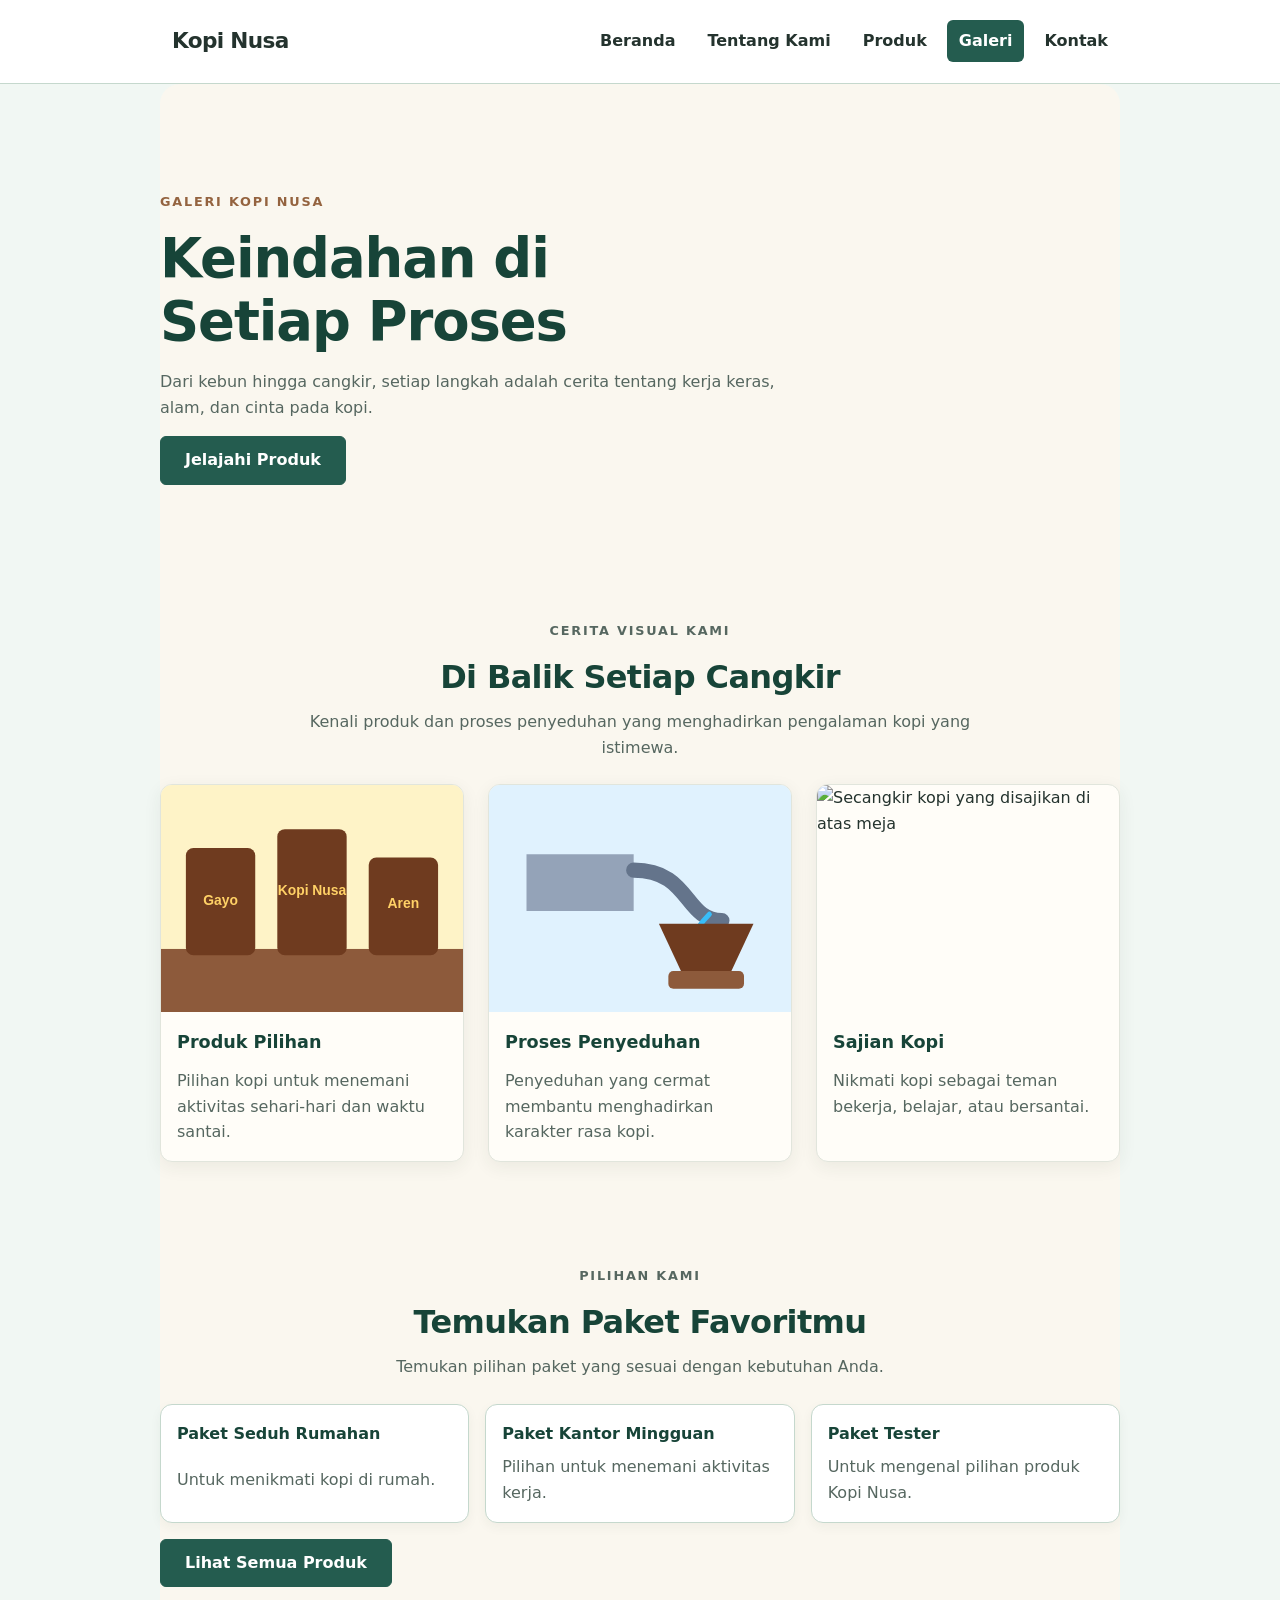
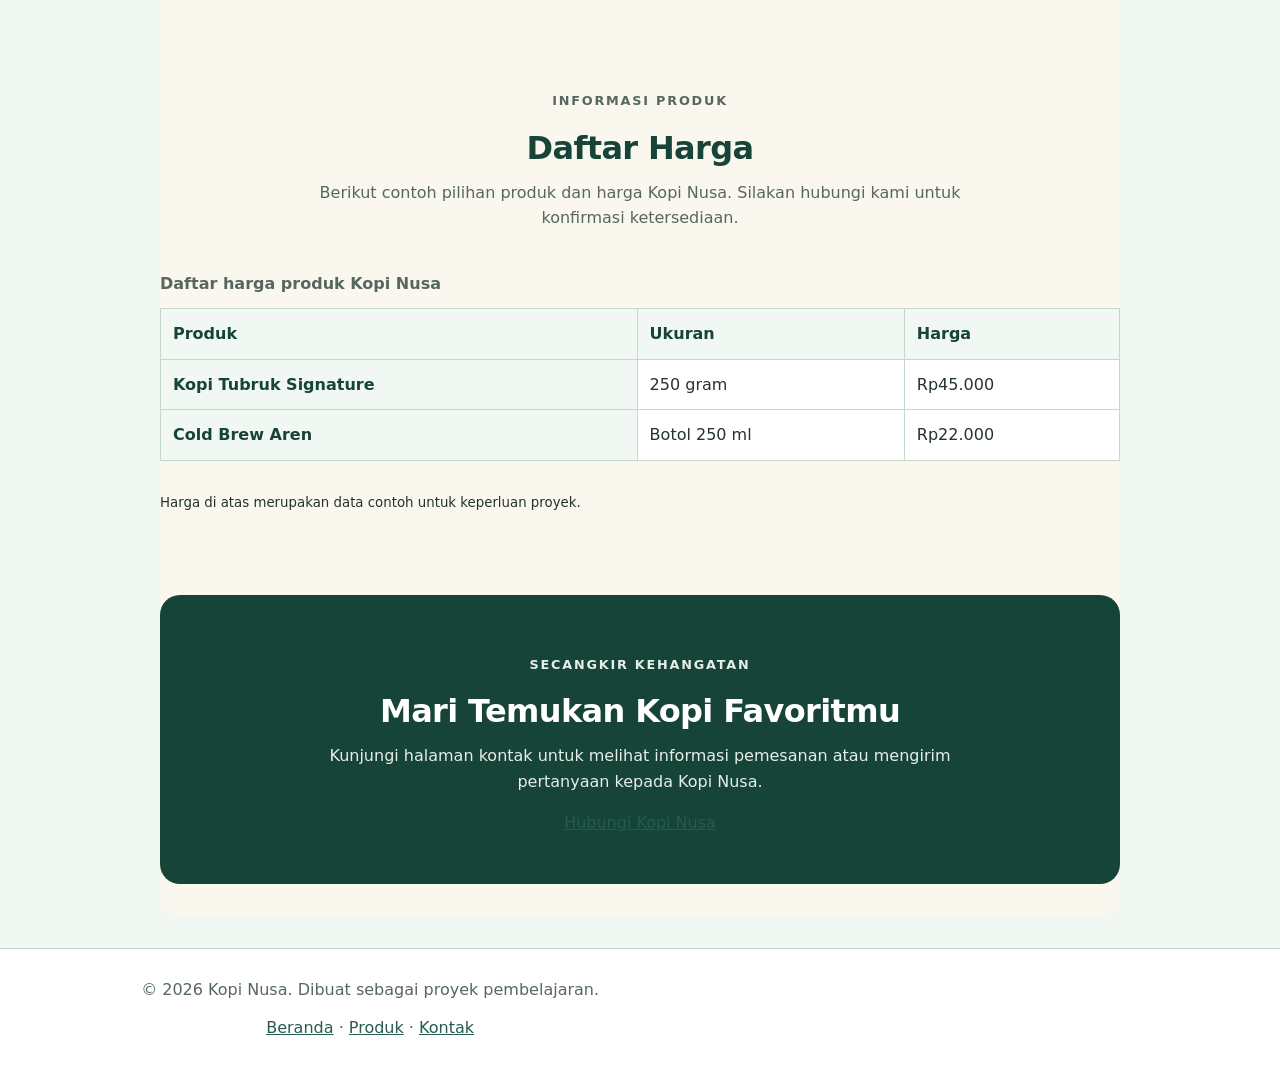
==== commit 301272ed: "Complete P07 responsive website improvements" ====
--- a/galeri.html
+++ b/galeri.html
@@ -9,7 +9,7 @@
     content="Jelajahi galeri Kopi Nusa, proses penyeduhan, dan pilihan produk kopi lokal berkualitas."
   />
   <meta name="theme-color" content="#245c4f" />
-  <title>Galeri dan Katalog | Kopi Nusa</title>
+  <title>Galeri | Kopi Nusa</title>
   <link rel="stylesheet" href="css/style.css" />
 </head>
 
@@ -30,32 +30,42 @@
     </nav>
   </header>
 
-  <main class="page" id="konten">
-    <section class="hero" aria-labelledby="page-title">
-      <p class="eyebrow">Cerita di Balik Setiap Cangkir</p>
-      <h1 id="page-title">Galeri Kopi Nusa</h1>
+  <main class="page gallery-page" id="konten">
+
+    <!-- Gallery introduction -->
+    <section class="gallery-hero" aria-labelledby="page-title">
+      <p class="gallery-eyebrow">GALERI KOPI NUSA</p>
+
+      <h1 id="page-title">Keindahan di Setiap Proses</h1>
+
       <p>
-        Kenali produk, bahan pilihan, dan proses penyeduhan
-        yang menghadirkan pengalaman kopi yang istimewa.
+        Dari kebun hingga cangkir, setiap langkah adalah cerita
+        tentang kerja keras, alam, dan cinta pada kopi.
       </p>
+
       <a class="button" href="produk.html">Jelajahi Produk</a>
     </section>
 
-    <section aria-labelledby="media-title">
-      <h2 id="media-title">Cerita Visual Kami</h2>
-      <p>
-        Dari pilihan biji kopi hingga proses penyeduhan,
-        setiap detail menjadi bagian dari pengalaman Kopi Nusa.
-      </p>
-
-      <div class="gallery-grid"></div>
-        <figure class="media-card">
+    <!-- Photo gallery -->
+    <section class="gallery-section" aria-labelledby="media-title">
+      <div class="section-heading">
+        <p class="section-eyebrow">CERITA VISUAL KAMI</p>
+        <h2 id="media-title">Di Balik Setiap Cangkir</h2>
+        <p>
+          Kenali produk dan proses penyeduhan yang menghadirkan
+          pengalaman kopi yang istimewa.
+        </p>
+      </div>
+
+      <div class="gallery-grid">
+
+        <figure class="media-card gallery-card">
           <img
             src="assets/images/etalase-kopi.svg"
-            alt="Etalase Kopi Nusa menampilkan kemasan kopi lokal"
+            width="640"
+            height="360"
             loading="lazy"
-            width="640"
-            height="420"
+            alt="Etalase produk kopi lokal Kopi Nusa"
           />
           <figcaption>
             <strong>Produk Pilihan</strong>
@@ -66,13 +76,13 @@
           </figcaption>
         </figure>
 
-        <figure class="media-card">
+        <figure class="media-card gallery-card">
           <img
             src="assets/images/proses-seduh.svg"
-            alt="Barista menyeduh kopi menggunakan metode manual"
+            width="640"
+            height="360"
             loading="lazy"
-            width="640"
-            height="420"
+            alt="Proses menyeduh kopi menggunakan metode manual"
           />
           <figcaption>
             <strong>Proses Penyeduhan</strong>
@@ -83,13 +93,13 @@
           </figcaption>
         </figure>
 
-        <figure class="media-card">
+        <figure class="media-card gallery-card">
           <img
             src="https://images.unsplash.com/photo-1509042239860-f550ce710b93?auto=format&fit=crop&w=800&q=80"
-            alt="Secangkir kopi hitam disajikan di atas meja"
-            loading="lazy"
             width="800"
             height="600"
+            loading="lazy"
+            alt="Secangkir kopi yang disajikan di atas meja"
           />
           <figcaption>
             <strong>Sajian Kopi</strong>
@@ -99,75 +109,101 @@
             </p>
           </figcaption>
         </figure>
-      </div>
-    </section>
-
-    <section aria-labelledby="package-title">
-      <h2 id="package-title">Pilihan Paket</h2>
-      <p>
-        Temukan pilihan paket yang sesuai dengan kebutuhan Anda.
-      </p>
-
-      <ul>
+
+      </div>
+    </section>
+
+    <!-- Coffee packages -->
+    <section class="gallery-packages" aria-labelledby="package-title">
+      <div class="section-heading">
+        <p class="section-eyebrow">PILIHAN KAMI</p>
+        <h2 id="package-title">Temukan Paket Favoritmu</h2>
+        <p>
+          Temukan pilihan paket yang sesuai dengan kebutuhan Anda.
+        </p>
+      </div>
+
+      <ul class="package-list">
         <li>
           <strong>Paket Seduh Rumahan</strong>
-          — untuk menikmati kopi di rumah.
+          <span>Untuk menikmati kopi di rumah.</span>
         </li>
         <li>
           <strong>Paket Kantor Mingguan</strong>
-          — pilihan untuk menemani aktivitas kerja.
+          <span>Pilihan untuk menemani aktivitas kerja.</span>
         </li>
         <li>
           <strong>Paket Tester</strong>
-          — untuk mengenal pilihan produk Kopi Nusa.
+          <span>Untuk mengenal pilihan produk Kopi Nusa.</span>
         </li>
       </ul>
 
       <a class="button" href="produk.html">Lihat Semua Produk</a>
     </section>
 
-    <section aria-labelledby="price-title">
-      <h2 id="price-title">Daftar Harga</h2>
+    <!-- Accessible, responsive price table -->
+    <section class="gallery-prices" aria-labelledby="price-title">
+      <div class="section-heading">
+        <p class="section-eyebrow">INFORMASI PRODUK</p>
+        <h2 id="price-title">Daftar Harga</h2>
+        <p>
+          Berikut contoh pilihan produk dan harga Kopi Nusa.
+          Silakan hubungi kami untuk konfirmasi ketersediaan.
+        </p>
+      </div>
+
+      <div
+        class="table-scroll"
+        role="region"
+        aria-labelledby="daftar-harga-caption"
+        tabindex="0"
+      >
+        <table>
+          <caption id="daftar-harga-caption">
+            Daftar harga produk Kopi Nusa
+          </caption>
+          <thead>
+            <tr>
+              <th scope="col">Produk</th>
+              <th scope="col">Ukuran</th>
+              <th scope="col">Harga</th>
+            </tr>
+          </thead>
+          <tbody>
+            <tr>
+              <th scope="row">Kopi Tubruk Signature</th>
+              <td>250 gram</td>
+              <td>Rp45.000</td>
+            </tr>
+            <tr>
+              <th scope="row">Cold Brew Aren</th>
+              <td>Botol 250 ml</td>
+              <td>Rp22.000</td>
+            </tr>
+          </tbody>
+        </table>
+      </div>
+
       <p>
-        Berikut contoh pilihan produk dan harga Kopi Nusa.
-        Silakan hubungi kami untuk konfirmasi ketersediaan.
+        <small>
+          Harga di atas merupakan data contoh untuk keperluan proyek.
+        </small>
       </p>
-
-      <table>
-        <caption>Daftar harga produk Kopi Nusa</caption>
-        <thead>
-          <tr>
-            <th scope="col">Produk</th>
-            <th scope="col">Ukuran</th>
-            <th scope="col">Harga</th>
-          </tr>
-        </thead>
-        <tbody>
-          <tr>
-            <th scope="row">Kopi Tubruk Signature</th>
-            <td>250 gram</td>
-            <td>Rp45.000</td>
-          </tr>
-          <tr>
-            <th scope="row">Cold Brew Aren</th>
-            <td>Botol 250 ml</td>
-            <td>Rp22.000</td>
-          </tr>
-        </tbody>
-      </table>
+    </section>
+
+    <!-- Contact call to action -->
+    <section class="coffee-cta" aria-labelledby="contact-title">
+      <p class="section-eyebrow">SECANGKIR KEHANGATAN</p>
+      <h2 id="contact-title">Mari Temukan Kopi Favoritmu</h2>
       <p>
-        <small>Harga di atas merupakan data contoh untuk keperluan proyek.</small>
+        Kunjungi halaman kontak untuk melihat informasi pemesanan
+        atau mengirim pertanyaan kepada Kopi Nusa.
       </p>
-    </section>
-
-    <section aria-labelledby="contact-title">
-      <h2 id="contact-title">Tertarik dengan Produk Kami?</h2>
-      <p>
-        Kunjungi halaman kontak untuk melihat informasi
-        pemesanan atau mengirim pertanyaan kepada Kopi Nusa.
-      </p>
-      <a class="button" href="kontak.html">Hubungi Kopi Nusa</a>
-    </section>
+      <a class="coffee-cta-button" href="kontak.html">
+        Hubungi Kopi Nusa
+      </a>
+    </section>
+
   </main>
 
   <footer class="site-footer">
--- a/css/style.css
+++ b/css/style.css
@@ -1,6 +1,12 @@
+
+/* =========================================================
+   KOPI NUSA — COMPLETE RESPONSIVE STYLESHEET
+   Mobile-first design | P05, P06 and P07
+   ========================================================= */
+
+/* 1. COLOR, SPACING, SHAPE AND SHADOW TOKENS */
 
 :root {
-  /* P05: Color design tokens */
   --color-primary: #245c4f;
   --color-primary-strong: #174438;
   --color-text: #24332e;
@@ -13,20 +19,24 @@
   --color-highlight-hover: #fde68a;
   --color-button-secondary: #e8ddd2;
 
-  /* P05: Spacing tokens */
+  --color-coffee: #94633f;
+  --color-cream: #faf7ef;
+
   --space-1: 0.5rem;
   --space-2: 0.75rem;
   --space-3: 1rem;
   --space-4: 1.5rem;
   --space-5: 2rem;
 
-  /* P05: Shape and shadow tokens */
   --radius-sm: 0.375rem;
   --radius-md: 0.75rem;
-  --shadow-card: 0 0.5rem 1.5rem rgb(36 51 46 / 0.1);
-}
-
-/* 1. Basic styles */
+  --radius-lg: 1.25rem;
+
+  --shadow-card: 0 0.5rem 1.5rem rgb(36 51 46 / 10%);
+}
+
+/* 2. BASIC STYLES */
+
 *,
 *::before,
 *::after {
@@ -35,18 +45,21 @@
 
 html {
   color-scheme: light;
+  scroll-behavior: smooth;
 }
 
 body {
   margin: 0;
   color: var(--color-text);
   background: var(--color-surface-soft);
-  font-family: system-ui, -apple-system, BlinkMacSystemFont, "Segoe UI", sans-serif;
+  font-family: system-ui, -apple-system, BlinkMacSystemFont, "Segoe UI",
+    sans-serif;
   font-size: 1rem;
   line-height: 1.6;
 }
 
 img {
+  display: block;
   max-width: 100%;
   height: auto;
 }
@@ -59,7 +72,25 @@
   color: var(--color-primary-strong);
 }
 
-/* 2. Keyboard focus */
+button,
+input,
+select,
+textarea {
+  font: inherit;
+}
+
+button,
+a {
+  -webkit-tap-highlight-color: transparent;
+}
+
+::selection {
+  color: var(--color-text);
+  background: var(--color-highlight);
+}
+
+/* 3. KEYBOARD ACCESSIBILITY */
+
 :focus-visible {
   outline: 3px solid var(--color-focus);
   outline-offset: 3px;
@@ -69,22 +100,86 @@
   position: absolute;
   top: -5rem;
   left: var(--space-3);
-  z-index: 10;
+  z-index: 100;
   padding: var(--space-2) var(--space-3);
   color: var(--color-surface);
   background: var(--color-text);
+  border-radius: var(--radius-sm);
 }
 
 .skip-link:focus {
   top: var(--space-3);
 }
 
-/* 3. Page shell and navigation: P06 Flexbox */
+/* 4. HEADER AND NAVIGATION */
+
 .site-header,
 .site-footer {
   padding: var(--space-3) var(--space-4);
   background: var(--color-surface);
   border-bottom: 1px solid var(--color-border);
+}
+
+.site-header {
+  position: relative;
+}
+
+.nav,
+.page {
+  width: min(100% - 2rem, 60rem);
+  margin-inline: auto;
+}
+
+.nav {
+  display: flex;
+  flex-direction: column;
+  gap: var(--space-3);
+  align-items: flex-start;
+}
+
+.brand {
+  display: inline-block;
+  margin: 0;
+  color: var(--color-primary-strong);
+  font-size: 1.35rem;
+  font-weight: 800;
+  letter-spacing: -0.03em;
+  text-decoration: none;
+}
+
+.nav ul {
+  display: flex;
+  flex-direction: column;
+  gap: var(--space-1);
+  width: 100%;
+  padding: 0;
+  margin: 0;
+  list-style: none;
+}
+
+.nav li {
+  margin: 0;
+}
+
+.nav a {
+  display: inline-block;
+  padding: var(--space-1) var(--space-2);
+  color: var(--color-text);
+  font-weight: 600;
+  text-decoration: none;
+  border-radius: var(--radius-sm);
+  transition: background-color 0.2s ease, color 0.2s ease;
+}
+
+.nav a:hover {
+  color: var(--color-primary-strong);
+  background: var(--color-surface-soft);
+}
+
+.nav a[aria-current="page"] {
+  color: var(--color-surface);
+  font-weight: 700;
+  background: var(--color-primary);
 }
 
 .site-footer {
@@ -95,68 +190,24 @@
   border-bottom: 0;
 }
 
-.nav,
+.site-footer p {
+  margin-block: var(--space-2);
+}
+
+/* 5. PAGE LAYOUT AND TYPOGRAPHY */
+
 .page {
-  width: min(100% - 2rem, 60rem);
-  margin-inline: auto;
-}
-
-.nav {
-  display: flex;
-  gap: var(--space-4);
-  align-items: center;
-  justify-content: flex-start;
-  flex-wrap: wrap;
-}
-
-.brand {
-  display: inline-block;
-  margin-bottom: 0;
-  color: var(--color-text);
-  font-weight: 800;
-  text-decoration: none;
-}
-
-.nav ul {
-  display: flex;
-  gap: var(--space-2);
-  align-items: center;
-  flex-wrap: wrap;
-  padding: 0;
-  margin: 0;
-  list-style: none;
-}
-
-.nav li {
-  margin: 0;
-}
-
-.nav a {
-  display: inline-block;
-  padding: var(--space-1) var(--space-2);
-  color: var(--color-text);
-  font-weight: 600;
-  text-decoration: none;
-  border-radius: var(--radius-sm);
-  transition: background-color 0.2s ease, color 0.2s ease;
-}
-
-.nav a:hover {
-  color: var(--color-primary-strong);
-  background: var(--color-surface-soft);
-}
-
-.nav a[aria-current="page"] {
-  color: var(--color-surface);
-  font-weight: 700;
-  background: var(--color-primary);
-}
-
-.page {
+  min-width: 0;
   padding-block: var(--space-5);
 }
 
-/* 4. Typography */
+main,
+section,
+article,
+figure {
+  min-width: 0;
+}
+
 h1,
 h2,
 h3 {
@@ -167,6 +218,7 @@
 }
 
 h1 {
+  margin-top: 0;
   margin-bottom: var(--space-3);
   font-size: clamp(2rem, 6vw, 3rem);
 }
@@ -174,11 +226,19 @@
 h2 {
   margin-top: var(--space-4);
   margin-bottom: var(--space-2);
+  font-size: clamp(1.4rem, 3vw, 2rem);
+}
+
+h3 {
+  margin-top: var(--space-3);
+  margin-bottom: var(--space-2);
+  font-size: 1.15rem;
 }
 
 p,
 li {
   max-width: 68ch;
+  overflow-wrap: break-word;
 }
 
 p {
@@ -191,33 +251,87 @@
 
 .eyebrow {
   color: var(--color-primary);
+  font-size: 0.8rem;
   font-weight: 800;
-  letter-spacing: 0.08em;
+  letter-spacing: 0.1em;
   text-transform: uppercase;
 }
+
+hr {
+  margin-block: var(--space-4);
+  border: 0;
+  border-top: 1px solid var(--color-border);
+}
+
+/* 6. HOMEPAGE HERO
+   Mobile: text above image
+   Wider screens: text left, image right */
+
 .hero {
   display: grid;
-  grid-template-columns: 1.2fr 0.8fr;
+  grid-template-columns: minmax(0, 1fr);
   gap: var(--space-4);
   align-items: center;
-  padding: var(--space-4);
-  color: var(--color-surface);
-  background: var(--color-primary);
-  border-radius: var(--radius-md);
-}
-.hero-image {
-  width: 100%;
-  border-radius: var(--radius-md);
+  padding: clamp(1.25rem, 5vw, 3.5rem);
+  color: #ffffff;
+  background: var(--color-primary-strong);
+  border-radius: var(--radius-lg);
+  overflow: hidden;
+}
+
+.hero-content {
+  min-width: 0;
+}
+
+.hero-label {
+  margin: 0 0 var(--space-3);
+  color: #f3cf91;
+  font-size: 0.8rem;
+  font-weight: 800;
+  letter-spacing: 0.12em;
+  text-transform: uppercase;
 }
 
 .hero h1 {
-  color: var(--color-surface);
+  margin: 0 0 var(--space-3);
+  color: #ffffff;
+  font-size: clamp(2rem, 6vw, 3.5rem);
+  line-height: 1.12;
+  overflow-wrap: anywhere;
+}
+
+.hero-description {
+  max-width: 36rem;
+  margin: 0 0 var(--space-4);
+  color: #e6eee8;
+  line-height: 1.8;
 }
 
 .hero .eyebrow {
   color: var(--color-highlight);
 }
 
+.hero-actions {
+  display: flex;
+  flex-wrap: wrap;
+  gap: var(--space-2);
+}
+
+.hero-image {
+  min-width: 0;
+  width: 100%;
+  overflow: hidden;
+  border-radius: var(--radius-md);
+}
+
+.hero-image img {
+  display: block;
+  width: 100%;
+  height: auto;
+  border-radius: var(--radius-md);
+  object-fit: cover;
+}
+
 .hero button {
   color: var(--color-text);
   background: var(--color-highlight);
@@ -230,21 +344,28 @@
   border-color: var(--color-highlight-hover);
 }
 
-/* 6. Buttons */
+/* 7. BUTTONS AND LINKS */
+
 .button,
 button {
-  display: inline-block;
+  display: inline-flex;
+  align-items: center;
+  justify-content: center;
+  min-height: 44px;
   padding: var(--space-2) var(--space-4);
   color: var(--color-surface);
-  font: inherit;
   font-weight: 700;
+  line-height: 1.4;
   text-align: center;
   text-decoration: none;
   background: var(--color-primary);
   border: 1px solid var(--color-primary);
   border-radius: var(--radius-sm);
   cursor: pointer;
-  transition: background-color 0.2s ease, border-color 0.2s ease;
+  transition:
+    background-color 0.2s ease,
+    border-color 0.2s ease,
+    transform 0.2s ease;
 }
 
 .button:hover,
@@ -259,15 +380,58 @@
   transform: translateY(1px);
 }
 
+.hero-button {
+  display: inline-flex;
+  align-items: center;
+  justify-content: center;
+  min-height: 44px;
+  padding: 0.75rem 1.15rem;
+  color: var(--color-text);
+  font-weight: 700;
+  text-align: center;
+  text-decoration: none;
+  background: #f3cf91;
+  border: 2px solid #f3cf91;
+  border-radius: 0.65rem;
+  transition:
+    background-color 0.2s ease,
+    transform 0.2s ease;
+}
+
+.hero-button:hover {
+  color: var(--color-text);
+  background: #ffdfaa;
+  transform: translateY(-2px);
+}
+
+.hero-button-secondary {
+  color: #ffffff;
+  background: transparent;
+  border-color: #d7e6dc;
+}
+
+.hero-button-secondary:hover {
+  color: #ffffff;
+  background: rgb(255 255 255 / 12%);
+  border-color: #d7e6dc;
+}
+
 #form-kontak .secondary-button {
   color: var(--color-text);
   background: var(--color-button-secondary);
   border-color: var(--color-button-secondary);
 }
 
-/* 7. Product and gallery cards: P06 Flexbox */
+#form-kontak .secondary-button:hover {
+  background: #d9cbbd;
+  border-color: #d9cbbd;
+}
+
+/* 8. PRODUCT AND GALLERY CARDS */
+
 .product-card,
 .media-card {
+  min-width: 0;
   margin-block: var(--space-3);
   padding: var(--space-3);
   color: var(--color-text);
@@ -275,7 +439,10 @@
   border: 1px solid var(--color-border);
   border-radius: var(--radius-md);
   box-shadow: var(--shadow-card);
-  transition: box-shadow 0.2s ease, border-color 0.2s ease;
+  transition:
+    box-shadow 0.2s ease,
+    border-color 0.2s ease,
+    transform 0.2s ease;
 }
 
 .product-card {
@@ -286,7 +453,8 @@
 .product-card:hover,
 .media-card:hover {
   border-color: var(--color-primary);
-  box-shadow: 0 0.75rem 1.75rem rgb(36 51 46 / 0.14);
+  box-shadow: 0 0.75rem 1.75rem rgb(36 51 46 / 14%);
+  transform: translateY(-2px);
 }
 
 .product-card img,
@@ -315,7 +483,8 @@
   font-weight: 800;
 }
 
-/* P06: Product badge */
+/* Product badge */
+
 .product-badge {
   align-self: flex-start;
   padding: 0.25rem var(--space-2);
@@ -326,36 +495,240 @@
   border-radius: 999px;
 }
 
-/* P06: Product card actions */
+/* Product card actions */
+
 .card-actions {
   display: flex;
   gap: var(--space-2);
   align-items: center;
   flex-wrap: wrap;
   margin-top: auto;
-}
-
-/* P06: Grid containers
-   Apply these classes to the parent of multiple cards in HTML. */
+  padding-top: var(--space-3);
+}
+
+/* 9. RESPONSIVE PRODUCT AND GALLERY GRIDS */
 
 .product-grid,
 .gallery-grid {
   display: grid;
-  grid-template-columns: repeat(3, minmax(0, 1fr));
+  grid-template-columns: minmax(0, 1fr);
   gap: var(--space-3);
 }
 
-.gallery-grid {
-  grid-template-columns: repeat(2, minmax(0, 1fr));
-}
-
-/* Remove individual card margins when cards are in a Grid */
 .product-grid .product-card,
 .gallery-grid .media-card {
   margin-block: 0;
 }
 
-/* 8. Tables and media */
+/* 10. PRODUCT PAGE IMAGE DESIGN */
+
+.products-hero-image {
+  display: block;
+  width: 100%;
+  max-width: 650px;
+  margin: var(--space-4) auto;
+  padding: 8px;
+  background: #ffffff;
+  border: 1px solid #e5d6bd;
+  border-radius: 24px;
+  box-shadow: 0 15px 35px rgb(48 35 20 / 16%);
+  overflow: hidden;
+  transition:
+    transform 0.3s ease,
+    box-shadow 0.3s ease;
+}
+
+.products-hero-image:hover {
+  transform: translateY(-3px);
+  box-shadow: 0 18px 38px rgb(48 35 20 / 20%);
+}
+
+.products-three-column {
+  display: grid;
+  grid-template-columns: minmax(0, 1fr);
+  gap: var(--space-3);
+  max-width: 100%;
+  padding: var(--space-3);
+  background: #f5efe4;
+  border-radius: 24px;
+}
+
+.image-column {
+  min-width: 0;
+  overflow: hidden;
+  text-align: center;
+  background: #ffffff;
+  border-radius: 16px;
+  box-shadow: 0 6px 18px rgb(0 0 0 / 10%);
+}
+
+.image-column img {
+  display: block;
+  width: 100%;
+  height: auto;
+  aspect-ratio: 4 / 3;
+  object-fit: cover;
+}
+
+.image-column h3 {
+  padding: 12px 5px;
+  margin: 0;
+  color: var(--color-primary);
+}
+
+/* 11. GALLERY PAGE DESIGN */
+
+.gallery-page {
+  background: var(--color-cream);
+  border-radius: var(--radius-lg);
+}
+
+.gallery-hero {
+  max-width: 48rem;
+  padding-block: clamp(2rem, 6vw, 4rem);
+}
+
+.gallery-eyebrow,
+.section-eyebrow {
+  color: var(--color-coffee);
+  font-size: 0.8rem;
+  font-weight: 800;
+  letter-spacing: 0.14em;
+  text-transform: uppercase;
+}
+
+.gallery-hero h1 {
+  margin-block: var(--space-2) var(--space-3);
+  color: var(--color-primary-strong);
+  font-size: clamp(2rem, 5vw, 3.4rem);
+  line-height: 1.15;
+}
+
+.gallery-hero > p:not(.gallery-eyebrow) {
+  max-width: 40rem;
+  color: var(--color-muted);
+}
+
+.gallery-section,
+.gallery-packages,
+.gallery-prices {
+  padding-block: var(--space-4) var(--space-5);
+}
+
+.section-heading {
+  max-width: 42rem;
+  margin: var(--space-3) auto var(--space-4);
+  text-align: center;
+}
+
+.section-heading h2 {
+  margin-top: var(--space-2);
+}
+
+.section-heading p {
+  margin-inline: auto;
+  color: var(--color-muted);
+}
+
+.gallery-grid {
+  grid-template-columns: minmax(0, 1fr);
+  gap: var(--space-4);
+}
+
+.gallery-card {
+  min-width: 0;
+  margin: 0;
+  padding: 0;
+  overflow: hidden;
+  background: #fffdf8;
+  border: 1px solid #e1e5dc;
+  border-radius: var(--radius-md);
+  box-shadow: 0 5px 18px rgb(36 51 46 / 7%);
+}
+
+.gallery-card img {
+  display: block;
+  width: 100%;
+  aspect-ratio: 4 / 3;
+  object-fit: cover;
+  border-radius: 0;
+}
+
+.gallery-card figcaption {
+  padding: var(--space-3);
+}
+
+.gallery-card figcaption strong {
+  color: var(--color-primary-strong);
+  font-size: 1.1rem;
+}
+
+.gallery-card figcaption p {
+  margin-bottom: 0;
+  color: var(--color-muted);
+}
+
+/* Coffee packages */
+
+.package-list {
+  display: grid;
+  grid-template-columns: minmax(0, 1fr);
+  gap: var(--space-3);
+  padding: 0;
+  list-style: none;
+}
+
+.package-list li {
+  display: grid;
+  gap: var(--space-1);
+  padding: var(--space-3);
+  background: var(--color-surface);
+  border: 1px solid var(--color-border);
+  border-radius: var(--radius-md);
+  box-shadow: 0 4px 12px rgb(36 51 46 / 5%);
+}
+
+.package-list li strong {
+  color: var(--color-primary-strong);
+}
+
+.package-list li span {
+  color: var(--color-muted);
+}
+
+/* Gallery call-to-action */
+
+.coffee-cta {
+  padding: clamp(1.5rem, 5vw, 3rem);
+  color: #ffffff;
+  text-align: center;
+  background: var(--color-primary-strong);
+  border-radius: var(--radius-lg);
+}
+
+.coffee-cta h2 {
+  margin-top: 0;
+  color: #ffffff;
+}
+
+.coffee-cta p {
+  margin-inline: auto;
+  color: #e6eee8;
+}
+
+.coffee-cta .button {
+  color: var(--color-text);
+  background: var(--color-highlight);
+  border-color: var(--color-highlight);
+}
+
+.coffee-cta .button:hover {
+  background: var(--color-highlight-hover);
+  border-color: var(--color-highlight-hover);
+}
+
+/* 12. TABLES AND MEDIA */
+
 figure {
   margin-inline: 0;
 }
@@ -369,8 +742,8 @@
   width: 100%;
   margin-block: var(--space-3);
   background: var(--color-surface);
+  border: 1px solid var(--color-border);
   border-collapse: collapse;
-  border: 1px solid var(--color-border);
 }
 
 caption {
@@ -383,18 +756,39 @@
 td {
   padding: var(--space-2);
   text-align: left;
+  vertical-align: top;
   border: 1px solid var(--color-border);
 }
 
 th {
+  color: var(--color-primary-strong);
   background: var(--color-surface-soft);
 }
 
+/* Accessible horizontal scrolling for wide tables */
+
+.table-scroll {
+  max-width: 100%;
+  overflow-x: auto;
+  overscroll-behavior-x: contain;
+}
+
+.table-scroll:focus-visible {
+  outline: 3px solid var(--color-focus);
+  outline-offset: 3px;
+}
+
+.table-scroll table {
+  min-width: 40rem;
+}
+
 audio {
+  display: block;
   max-width: 100%;
 }
 
-/* 9. Contact form */
+/* 13. CONTACT FORM */
+
 form {
   margin-block: var(--space-3);
   padding: var(--space-3);
@@ -404,6 +798,12 @@
   box-shadow: var(--shadow-card);
 }
 
+#form-kontak {
+  width: 100%;
+  max-width: 650px;
+  margin: var(--space-3) 0;
+}
+
 .field {
   margin-bottom: var(--space-3);
 }
@@ -418,7 +818,9 @@
 .field input,
 .field select,
 .field textarea {
+  display: block;
   width: 100%;
+  min-width: 0;
   padding: var(--space-2);
   color: var(--color-text);
   font: inherit;
@@ -427,21 +829,30 @@
   border-radius: var(--radius-sm);
 }
 
+.field textarea {
+  min-height: 8rem;
+  resize: vertical;
+}
+
+.field input:focus,
+.field select:focus,
+.field textarea:focus {
+  border-color: var(--color-primary);
+}
+
 input[type="radio"],
 input[type="checkbox"] {
   width: auto;
+  margin-right: var(--space-1);
+  accent-color: var(--color-primary);
 }
 
 fieldset {
+  min-width: 0;
   margin: 0 0 var(--space-3);
   padding: var(--space-3);
   border: 1px solid var(--color-border);
   border-radius: var(--radius-sm);
-}
-
-#form-kontak {
-  max-width: 650px;
-  margin: var(--space-3) 0;
 }
 
 #preview-form {
@@ -453,87 +864,133 @@
   border-radius: var(--radius-sm);
 }
 
-/* 10. General spacing */
-hr {
-  margin-block: var(--space-4);
-  border: 0;
-  border-top: 1px solid var(--color-border);
-}
-
-/* 11. Responsive navigation and layouts */
+/* 14. RESPONSIVE BREAKPOINTS */
+
+/* 42rem: Navigation and gallery gain space */
+
+@media (min-width: 42rem) {
+  .nav ul {
+    flex-direction: row;
+    width: auto;
+    flex-wrap: wrap;
+  }
+
+  .gallery-grid {
+    grid-template-columns: repeat(2, minmax(0, 1fr));
+  }
+
+  .package-list {
+    grid-template-columns: repeat(2, minmax(0, 1fr));
+  }
+
+  .products-three-column {
+    grid-template-columns: repeat(3, minmax(0, 1fr));
+  }
+}
+
+/* 48rem: Homepage hero and product layout expand */
+
+@media (min-width: 48rem) {
+  .hero {
+    grid-template-columns: minmax(0, 1.1fr) minmax(0, 0.9fr);
+  }
+
+  .product-grid {
+    grid-template-columns: repeat(2, minmax(0, 1fr));
+  }
+
+  .nav {
+    flex-direction: row;
+    align-items: center;
+  }
+
+  .nav ul {
+    flex-direction: row;
+  }
+}
+
+/* 60rem: Wider desktop layout */
+
+@media (min-width: 60rem) {
+  .nav {
+    justify-content: space-between;
+  }
+
+  .product-grid,
+  .gallery-grid {
+    grid-template-columns: repeat(3, minmax(0, 1fr));
+  }
+
+  .package-list {
+    grid-template-columns: repeat(3, minmax(0, 1fr));
+  }
+}
+
+/* 15. SMALL-SCREEN ADJUSTMENTS */
+
 @media (max-width: 600px) {
   .site-header,
   .site-footer {
     padding-inline: var(--space-2);
   }
 
+  .page {
+    width: min(100% - 1.25rem, 60rem);
+    padding-block: var(--space-4);
+  }
+
   .nav {
     align-items: flex-start;
+    gap: var(--space-2);
   }
 
   .nav ul {
-    gap: var(--space-1);
-  }
-
-  .page {
-    padding-block: var(--space-3);
-  }
-}
-
-/* Beautiful product hero image */
-.products-hero-image {
-  width: 100%;
-  max-width: 650px;
-  margin: 30px auto;
-  padding: 8px;
-  background: #ffffff;
-  border: 1px solid #e5d6bd;
-  border-radius: 24px;
-  box-shadow: 0 15px 35px rgba(48, 35, 20, 0.16);
-  overflow: hidden;
-  transition: transform 0.3s ease, box-shadow 0.3s ease;
-}
-
-
-/* Three-column picture design */
-.products-three-column {
-  display: grid;
-  grid-template-columns: repeat(3, minmax(0, 1fr));
-  gap: 16px;
-  max-width: 100%;
-  padding: 16px;
-  background: #f5efe4;
-  border-radius: 24px;
-}
-
-.image-column {
-  overflow: hidden;
-  text-align: center;
-  background: #fff;
-  border-radius: 16px;
-  box-shadow: 0 6px 18px rgba(0, 0, 0, 0.10);
-}
-
-.image-column img {
-  display: block;
-  width: 100%;
-  height: 220px;
-  object-fit: cover;
-}
-
-.image-column h3 {
-  padding: 12px 5px;
-  margin: 0;
-  color: #245c4f;
-}
-
-@media (max-width: 520px) {
+    gap: 0.25rem;
+  }
+
+  .nav a {
+    padding: 0.4rem 0.55rem;
+  }
+
+  .hero {
+    gap: var(--space-3);
+    padding: var(--space-3);
+  }
+
   .products-three-column {
-    gap: 8px;
-    padding: 8px;
+    grid-template-columns: minmax(0, 1fr);
+    gap: var(--space-3);
+    padding: var(--space-2);
   }
 
   .image-column img {
-    height: 130px;
-  }
-}
+    aspect-ratio: 4 / 3;
+  }
+
+  .table-scroll table {
+    min-width: 40rem;
+  }
+}
+
+/* 16. REDUCED MOTION ACCESSIBILITY */
+
+@media (prefers-reduced-motion: reduce) {
+  html {
+    scroll-behavior: auto;
+  }
+
+  *,
+  *::before,
+  *::after {
+    scroll-behavior: auto !important;
+    animation-duration: 0.01ms !important;
+    animation-iteration-count: 1 !important;
+    transition-duration: 0.01ms !important;
+  }
+
+  .hero-button:hover,
+  .product-card:hover,
+  .media-card:hover {
+    transform: none;
+  }
+}
